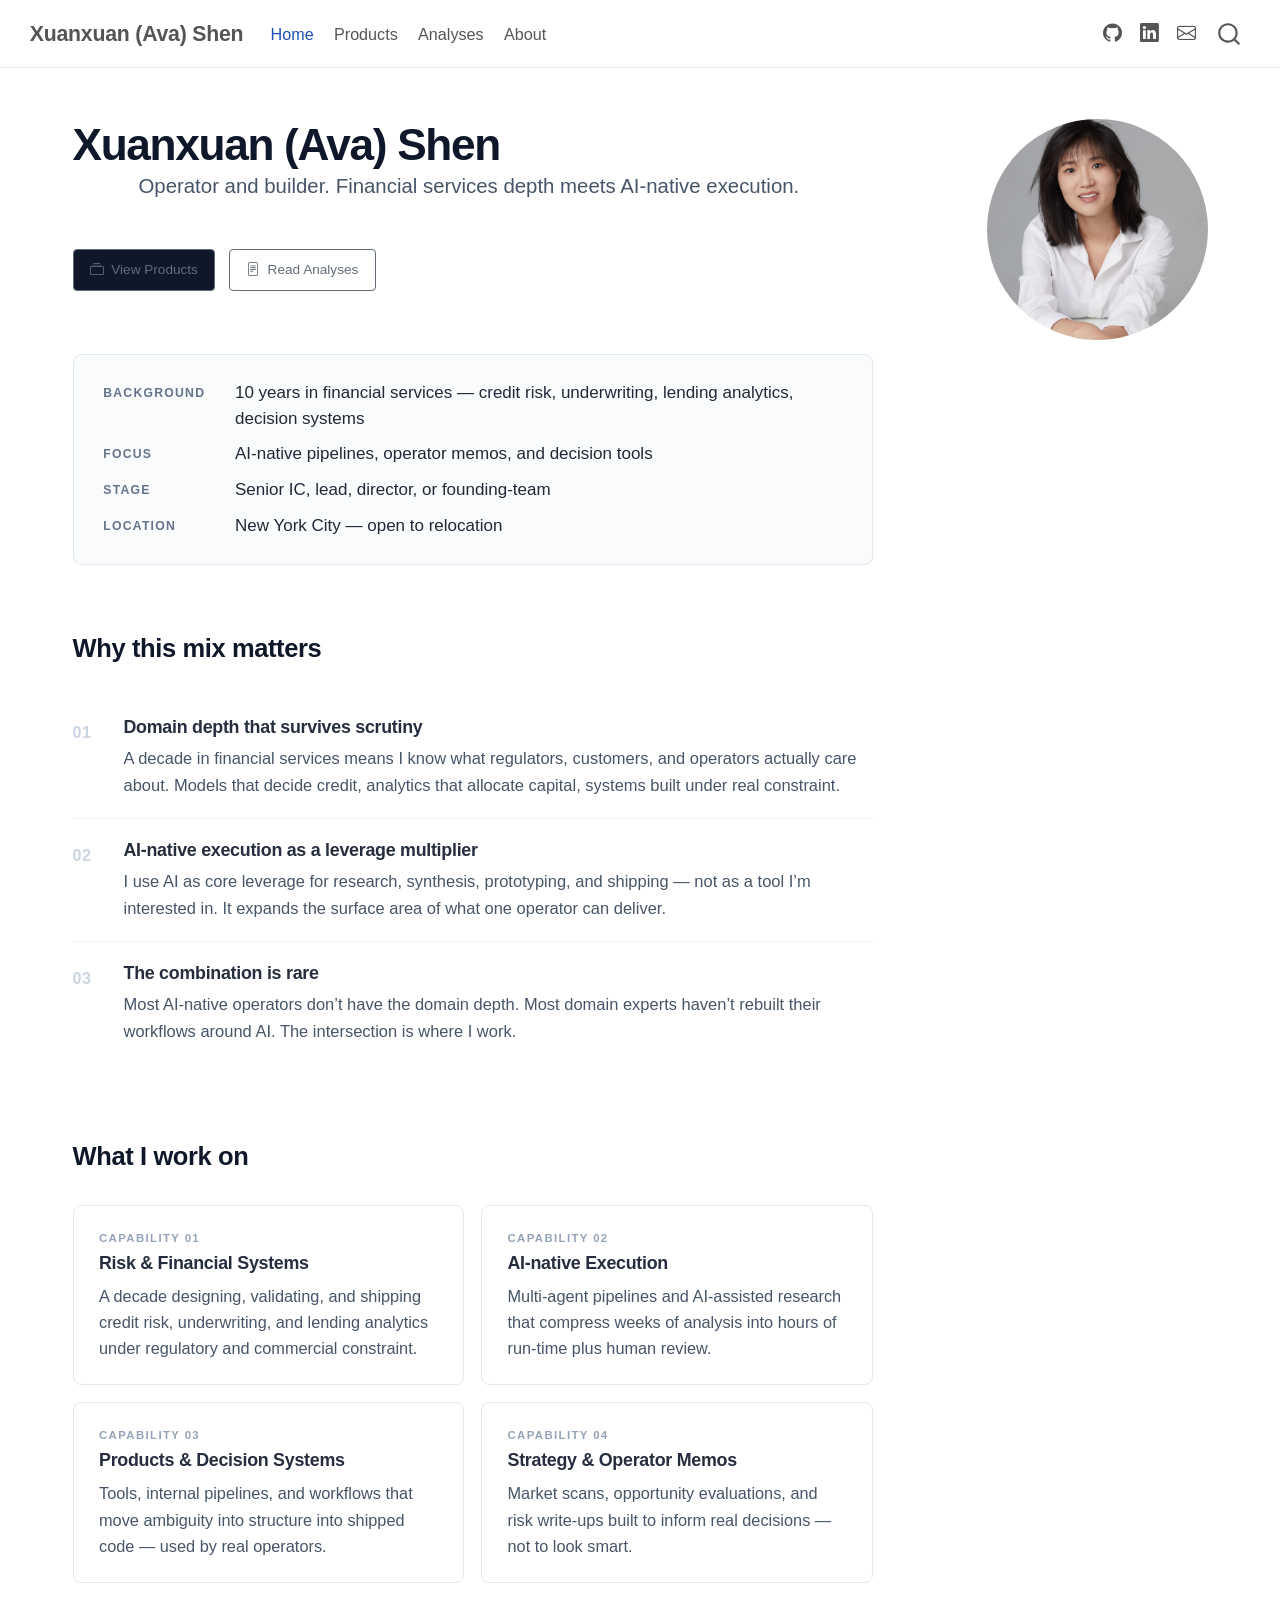
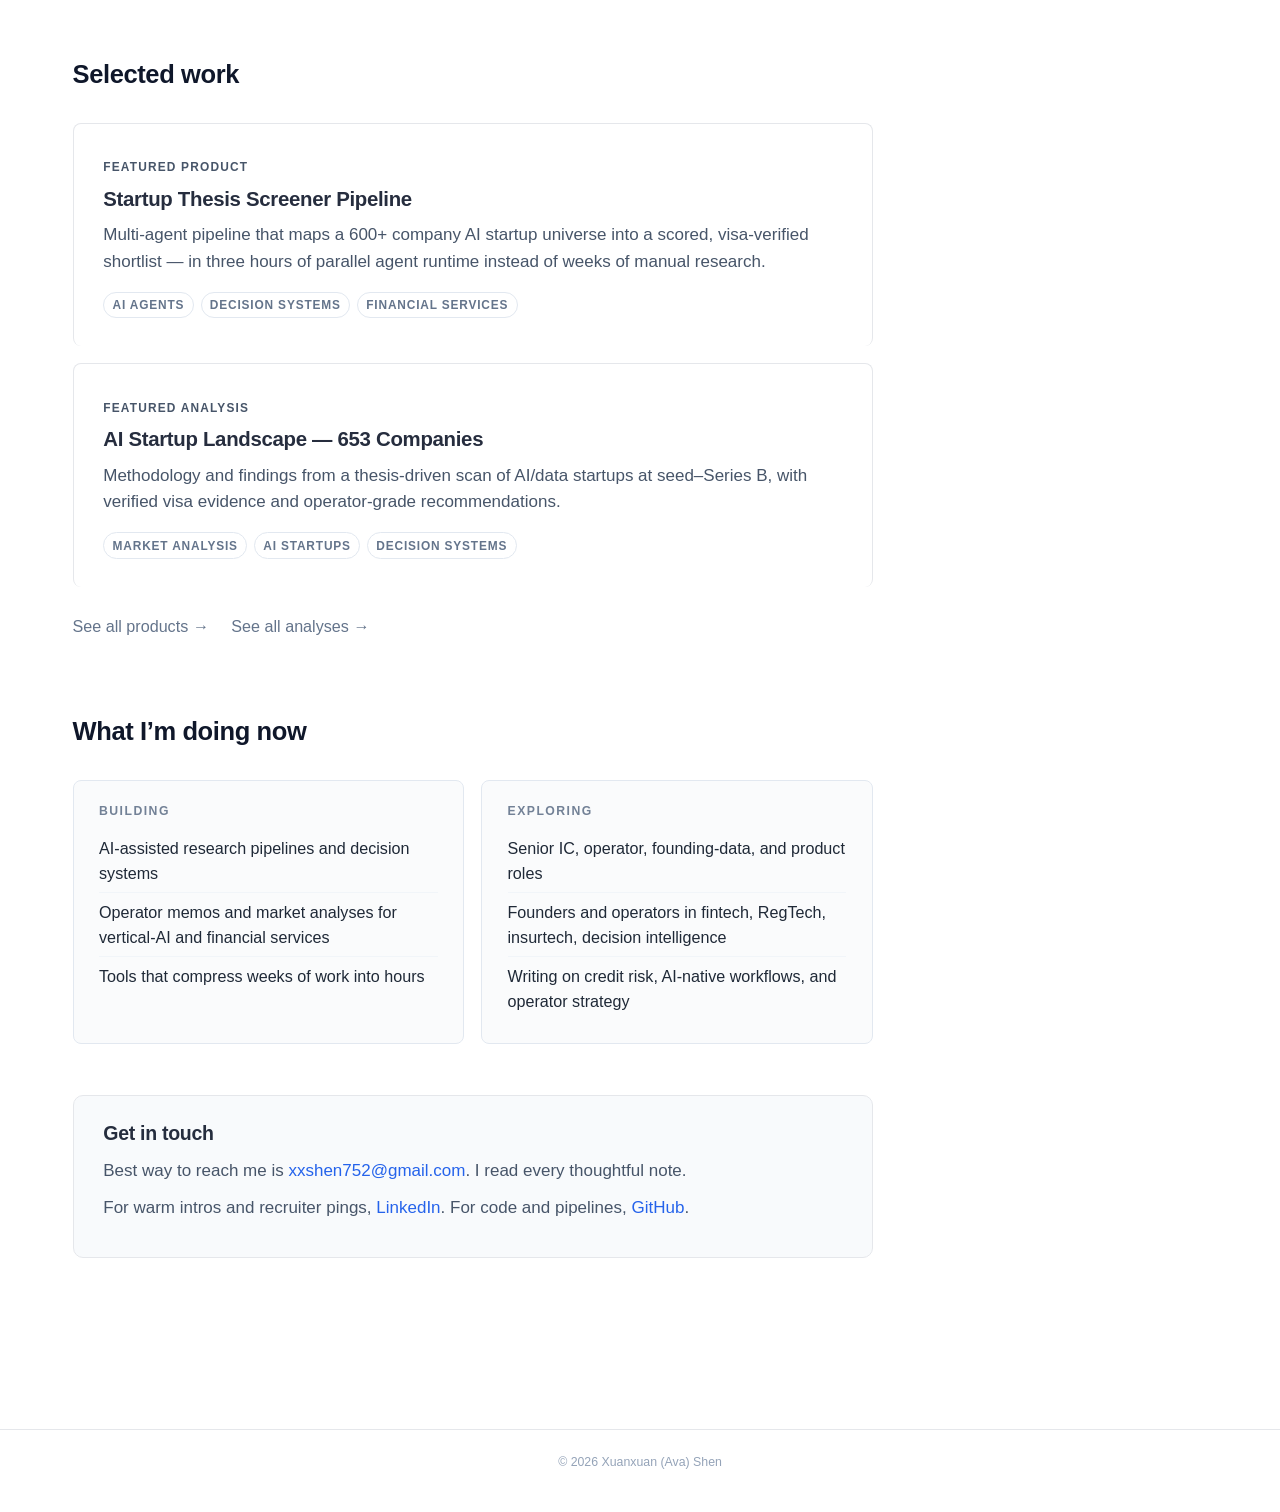
==== index.html @ 425cc6d5 "Built site for gh-pages" ====
<!DOCTYPE html>
<html xmlns="http://www.w3.org/1999/xhtml" lang="en" xml:lang="en"><head>

<meta charset="utf-8">
<meta name="generator" content="quarto-1.9.37">

<meta name="viewport" content="width=device-width, initial-scale=1.0, user-scalable=yes">


<title>Xuanxuan (Ava) Shen</title>
<style>
/* Default styles provided by pandoc.
** See https://pandoc.org/MANUAL.html#variables-for-html for config info.
*/
code{white-space: pre-wrap;}
span.smallcaps{font-variant: small-caps;}
div.columns{display: flex; gap: min(4vw, 1.5em);}
div.column{flex: auto; overflow-x: auto;}
div.hanging-indent{margin-left: 1.5em; text-indent: -1.5em;}
ul.task-list{list-style: none;}
ul.task-list li input[type="checkbox"] {
  width: 0.8em;
  margin: 0 0.8em 0.2em -1em; /* quarto-specific, see https://github.com/quarto-dev/quarto-cli/issues/4556 */ 
  vertical-align: middle;
}
</style>


<script src="site_libs/quarto-nav/quarto-nav.js"></script>
<script src="site_libs/quarto-nav/headroom.min.js"></script>
<script src="site_libs/clipboard/clipboard.min.js"></script>
<script src="site_libs/quarto-search/autocomplete.umd.js"></script>
<script src="site_libs/quarto-search/fuse.min.js"></script>
<script src="site_libs/quarto-search/quarto-search.js"></script>
<meta name="quarto:offset" content="./">
<script src="site_libs/quarto-html/quarto.js" type="module"></script>
<script src="site_libs/quarto-html/tabsets/tabsets.js" type="module"></script>
<script src="site_libs/quarto-html/popper.min.js"></script>
<script src="site_libs/quarto-html/tippy.umd.min.js"></script>
<link href="site_libs/quarto-html/tippy.css" rel="stylesheet">
<link href="site_libs/quarto-html/quarto-syntax-highlighting-7f8f88aac4f3542376d5c11b86a4c14d.css" rel="stylesheet" id="quarto-text-highlighting-styles">
<script src="site_libs/bootstrap/bootstrap.min.js"></script>
<link href="site_libs/bootstrap/bootstrap-icons.css" rel="stylesheet">
<link href="site_libs/bootstrap/bootstrap-f06a00fcf47e943585fbd76a01b61172.min.css" rel="stylesheet" append-hash="true" id="quarto-bootstrap" data-mode="light">
<script id="quarto-search-options" type="application/json">{
  "location": "navbar",
  "copy-button": false,
  "collapse-after": 3,
  "panel-placement": "end",
  "type": "overlay",
  "limit": 50,
  "keyboard-shortcut": [
    "f",
    "/",
    "s"
  ],
  "show-item-context": false,
  "language": {
    "search-no-results-text": "No results",
    "search-matching-documents-text": "matching documents",
    "search-copy-link-title": "Copy link to search",
    "search-hide-matches-text": "Hide additional matches",
    "search-more-match-text": "more match in this document",
    "search-more-matches-text": "more matches in this document",
    "search-clear-button-title": "Clear",
    "search-text-placeholder": "",
    "search-detached-cancel-button-title": "Cancel",
    "search-submit-button-title": "Submit",
    "search-label": "Search"
  }
}</script>
<style>html{ scroll-behavior: smooth; }</style>


<link rel="stylesheet" href="styles.css">
</head>

<body class="nav-fixed quarto-light">

<div id="quarto-search-results"></div>
  <header id="quarto-header" class="headroom fixed-top">
    <nav class="navbar navbar-expand-lg " data-bs-theme="dark">
      <div class="navbar-container container-fluid">
      <div class="navbar-brand-container mx-auto">
    <a class="navbar-brand" href="./index.html">
    <span class="navbar-title">Xuanxuan (Ava) Shen</span>
    </a>
  </div>
            <div id="quarto-search" class="" title="Search"></div>
          <button class="navbar-toggler" type="button" data-bs-toggle="collapse" data-bs-target="#navbarCollapse" aria-controls="navbarCollapse" role="menu" aria-expanded="false" aria-label="Toggle navigation" onclick="if (window.quartoToggleHeadroom) { window.quartoToggleHeadroom(); }">
  <span class="navbar-toggler-icon"></span>
</button>
          <div class="collapse navbar-collapse" id="navbarCollapse">
            <ul class="navbar-nav navbar-nav-scroll me-auto">
  <li class="nav-item">
    <a class="nav-link active" href="./index.html" aria-current="page"> 
<span class="menu-text">Home</span></a>
  </li>  
  <li class="nav-item">
    <a class="nav-link" href="./products/index.html"> 
<span class="menu-text">Products</span></a>
  </li>  
  <li class="nav-item">
    <a class="nav-link" href="./analyses/index.html"> 
<span class="menu-text">Analyses</span></a>
  </li>  
  <li class="nav-item">
    <a class="nav-link" href="./about.html"> 
<span class="menu-text">About</span></a>
  </li>  
</ul>
            <ul class="navbar-nav navbar-nav-scroll ms-auto">
  <li class="nav-item compact">
    <a class="nav-link" href="https://github.com/shenxuan752"> <i class="bi bi-github" role="img">
</i> 
<span class="menu-text"></span></a>
  </li>  
  <li class="nav-item compact">
    <a class="nav-link" href="https://www.linkedin.com/in/xuanxuan-shen-321a54128/"> <i class="bi bi-linkedin" role="img">
</i> 
<span class="menu-text"></span></a>
  </li>  
  <li class="nav-item compact">
    <a class="nav-link" href="mailto:xxshen752@gmail.com"> <i class="bi bi-envelope" role="img">
</i> 
<span class="menu-text"></span></a>
  </li>  
</ul>
          </div> <!-- /navcollapse -->
            <div class="quarto-navbar-tools">
</div>
      </div> <!-- /container-fluid -->
    </nav>
</header>
<!-- content -->
<div id="quarto-content" class="quarto-container page-columns page-rows-contents page-layout-full page-navbar">
<!-- sidebar -->
<!-- margin-sidebar -->
    
<!-- main -->
<div class="quarto-about-solana column-page">
  <div class="about-entity">
    <div class="entity-contents">
      <header id="title-block-header" class="quarto-title-block default">
<div class="quarto-title">
<h1 class="title">Xuanxuan (Ava) Shen</h1>
<p class="subtitle lead">Operator and builder. Financial services depth meets AI-native execution.</p>
</div>
<div class="quarto-title-meta column-page">
  </div>
</header> <div class="about-links">
  <a href="/products/" class="about-link" rel="" target="">
    <i class="bi bi-collection"></i>
     <span class="about-link-text">View Products</span>
  </a>
  <a href="/analyses/" class="about-link" rel="" target="">
    <i class="bi bi-file-text"></i>
     <span class="about-link-text">Read Analyses</span>
  </a>
</div>
      <div class="about-contents"><main class="content column-page" id="quarto-document-content">
<dl class="credentials-block">
<dt>
Background
</dt>
<dd>
10 years in financial services — credit risk, underwriting, lending analytics, decision systems
</dd>
<dt>
Focus
</dt>
<dd>
AI-native pipelines, operator memos, and decision tools
</dd>
<dt>
Stage
</dt>
<dd>
Senior IC, lead, director, or founding-team
</dd>
<dt>
Location
</dt>
<dd>
New York City — open to relocation
</dd>
</dl>
<section id="why-this-mix-matters" class="level2">
<h2 data-anchor-id="why-this-mix-matters">Why this mix matters</h2>
<div class="differentiator-row">
<div class="differentiator-item">
<div class="differentiator-number">
<p>01</p>
</div>
<section id="domain-depth-that-survives-scrutiny" class="level4 differentiator-content">
<h4 data-anchor-id="domain-depth-that-survives-scrutiny">Domain depth that survives scrutiny</h4>
<p>A decade in financial services means I know what regulators, customers, and operators actually care about. Models that decide credit, analytics that allocate capital, systems built under real constraint.</p>
</section>
</div>
<div class="differentiator-item">
<div class="differentiator-number">
<p>02</p>
</div>
<section id="ai-native-execution-as-a-leverage-multiplier" class="level4 differentiator-content">
<h4 data-anchor-id="ai-native-execution-as-a-leverage-multiplier">AI-native execution as a leverage multiplier</h4>
<p>I use AI as core leverage for research, synthesis, prototyping, and shipping — not as a tool I’m interested in. It expands the surface area of what one operator can deliver.</p>
</section>
</div>
<div class="differentiator-item">
<div class="differentiator-number">
<p>03</p>
</div>
<section id="the-combination-is-rare" class="level4 differentiator-content">
<h4 data-anchor-id="the-combination-is-rare">The combination is rare</h4>
<p>Most AI-native operators don’t have the domain depth. Most domain experts haven’t rebuilt their workflows around AI. The intersection is where I work.</p>
</section>
</div>
</div>
</section>
<section id="what-i-work-on" class="level2">
<h2 data-anchor-id="what-i-work-on">What I work on</h2>
<div class="capability-grid">
<div class="capability-card">
<p><span class="capability-label">Capability 01</span></p>
<section id="risk-financial-systems" class="level4">
<h4 data-anchor-id="risk-financial-systems">Risk &amp; Financial Systems</h4>
<p>A decade designing, validating, and shipping credit risk, underwriting, and lending analytics under regulatory and commercial constraint.</p>
</section>
</div>
<div class="capability-card">
<p><span class="capability-label">Capability 02</span></p>
<section id="ai-native-execution" class="level4">
<h4 data-anchor-id="ai-native-execution">AI-native Execution</h4>
<p>Multi-agent pipelines and AI-assisted research that compress weeks of analysis into hours of run-time plus human review.</p>
</section>
</div>
<div class="capability-card">
<p><span class="capability-label">Capability 03</span></p>
<section id="products-decision-systems" class="level4">
<h4 data-anchor-id="products-decision-systems">Products &amp; Decision Systems</h4>
<p>Tools, internal pipelines, and workflows that move ambiguity into structure into shipped code — used by real operators.</p>
</section>
</div>
<div class="capability-card">
<p><span class="capability-label">Capability 04</span></p>
<section id="strategy-operator-memos" class="level4">
<h4 data-anchor-id="strategy-operator-memos">Strategy &amp; Operator Memos</h4>
<p>Market scans, opportunity evaluations, and risk write-ups built to inform real decisions — not to look smart.</p>
</section>
</div>
</div>
</section>
<section id="selected-work" class="level2">
<h2 data-anchor-id="selected-work">Selected work</h2>
<div class="featured-work-grid">
<a href="products/startup-screener-pipeline.html" class="featured-work-card">
<span class="featured-tag">Featured Product</span>
<h4>Startup Thesis Screener Pipeline</h4>
<p>Multi-agent pipeline that maps a 600+ company AI startup universe into a scored, visa-verified shortlist — in three hours of parallel agent runtime instead of weeks of manual research.</p>
<div class="featured-tags"><span>AI Agents</span><span>Decision Systems</span><span>Financial Services</span></div>
</a>
<a href="analyses/ai-startup-landscape.html" class="featured-work-card">
<span class="featured-tag">Featured Analysis</span>
<h4>AI Startup Landscape — 653 Companies</h4>
<p>Methodology and findings from a thesis-driven scan of AI/data startups at seed–Series B, with verified visa evidence and operator-grade recommendations.</p>
<div class="featured-tags"><span>Market Analysis</span><span>AI Startups</span><span>Decision Systems</span></div>
</a>
</div>
<div class="see-all-row">
<p><a href="products/">See all products →</a> &nbsp;&nbsp;&nbsp; <a href="analyses/">See all analyses →</a></p>
</div>
</section>
<section id="what-im-doing-now" class="level2">
<h2 data-anchor-id="what-im-doing-now">What I’m doing now</h2>
<div class="now-grid">
<section id="building" class="level4 now-column">
<h4 data-anchor-id="building">Building</h4>
<ul>
<li>AI-assisted research pipelines and decision systems</li>
<li>Operator memos and market analyses for vertical-AI and financial services</li>
<li>Tools that compress weeks of work into hours</li>
</ul>
</section>
<section id="exploring" class="level4 now-column">
<h4 data-anchor-id="exploring">Exploring</h4>
<ul>
<li>Senior IC, operator, founding-data, and product roles</li>
<li>Founders and operators in fintech, RegTech, insurtech, decision intelligence</li>
<li>Writing on credit risk, AI-native workflows, and operator strategy</li>
</ul>
</section>
</div>
<section id="get-in-touch" class="level3 cta-block">
<h3 data-anchor-id="get-in-touch">Get in touch</h3>
<p>Best way to reach me is <strong><a href="mailto:xxshen752@gmail.com">xxshen752@gmail.com</a></strong>. I read every thoughtful note.</p>
<p>For warm intros and recruiter pings, <strong><a href="https://www.linkedin.com/in/xuanxuan-shen-321a54128/">LinkedIn</a></strong>. For code and pipelines, <strong><a href="https://github.com/shenxuan752">GitHub</a></strong>.</p>
</section>


</section>
</main></div>
    </div>
    <img src="profile.jpg" class="about-image
  round " style="height: 13em; width: 13em;">
  </div>
</div>
 <!-- /main -->
<script id="quarto-html-after-body" type="application/javascript">
  window.document.addEventListener("DOMContentLoaded", function (event) {
    const isCodeAnnotation = (el) => {
      for (const clz of el.classList) {
        if (clz.startsWith('code-annotation-')) {                     
          return true;
        }
      }
      return false;
    }
    const onCopySuccess = function(e) {
      // button target
      const button = e.trigger;
      // don't keep focus
      button.blur();
      // flash "checked"
      button.classList.add('code-copy-button-checked');
      var currentTitle = button.getAttribute("title");
      button.setAttribute("title", "Copied!");
      let tooltip;
      if (window.bootstrap) {
        button.setAttribute("data-bs-toggle", "tooltip");
        button.setAttribute("data-bs-placement", "left");
        button.setAttribute("data-bs-title", "Copied!");
        tooltip = new bootstrap.Tooltip(button, 
          { trigger: "manual", 
            customClass: "code-copy-button-tooltip",
            offset: [0, -8]});
        tooltip.show();    
      }
      setTimeout(function() {
        if (tooltip) {
          tooltip.hide();
          button.removeAttribute("data-bs-title");
          button.removeAttribute("data-bs-toggle");
          button.removeAttribute("data-bs-placement");
        }
        button.setAttribute("title", currentTitle);
        button.classList.remove('code-copy-button-checked');
      }, 1000);
      // clear code selection
      e.clearSelection();
    }
    const getTextToCopy = function(trigger) {
      const outerScaffold = trigger.parentElement.cloneNode(true);
      const codeEl = outerScaffold.querySelector('code');
      for (const childEl of codeEl.children) {
        if (isCodeAnnotation(childEl)) {
          childEl.remove();
        }
      }
      return codeEl.innerText;
    }
    const clipboard = new window.ClipboardJS('.code-copy-button:not([data-in-quarto-modal])', {
      text: getTextToCopy
    });
    clipboard.on('success', onCopySuccess);
    if (window.document.getElementById('quarto-embedded-source-code-modal')) {
      const clipboardModal = new window.ClipboardJS('.code-copy-button[data-in-quarto-modal]', {
        text: getTextToCopy,
        container: window.document.getElementById('quarto-embedded-source-code-modal')
      });
      clipboardModal.on('success', onCopySuccess);
    }
      var localhostRegex = new RegExp(/^(?:http|https):\/\/localhost\:?[0-9]*\//);
      var mailtoRegex = new RegExp(/^mailto:/);
        var filterRegex = new RegExp("https:\/\/shenxuan752\.github\.io\/");
      var isInternal = (href) => {
          return filterRegex.test(href) || localhostRegex.test(href) || mailtoRegex.test(href);
      }
      // Inspect non-navigation links and adorn them if external
     var links = window.document.querySelectorAll('a[href]:not(.nav-link):not(.navbar-brand):not(.toc-action):not(.sidebar-link):not(.sidebar-item-toggle):not(.pagination-link):not(.no-external):not([aria-hidden]):not(.dropdown-item):not(.quarto-navigation-tool):not(.about-link)');
      for (var i=0; i<links.length; i++) {
        const link = links[i];
        if (!isInternal(link.href)) {
          // undo the damage that might have been done by quarto-nav.js in the case of
          // links that we want to consider external
          if (link.dataset.originalHref !== undefined) {
            link.href = link.dataset.originalHref;
          }
        }
      }
    function tippyHover(el, contentFn, onTriggerFn, onUntriggerFn) {
      const config = {
        allowHTML: true,
        maxWidth: 500,
        delay: 100,
        arrow: false,
        appendTo: function(el) {
            return el.parentElement;
        },
        interactive: true,
        interactiveBorder: 10,
        theme: 'quarto',
        placement: 'bottom-start',
      };
      if (contentFn) {
        config.content = contentFn;
      }
      if (onTriggerFn) {
        config.onTrigger = onTriggerFn;
      }
      if (onUntriggerFn) {
        config.onUntrigger = onUntriggerFn;
      }
      window.tippy(el, config); 
    }
    const noterefs = window.document.querySelectorAll('a[role="doc-noteref"]');
    for (var i=0; i<noterefs.length; i++) {
      const ref = noterefs[i];
      tippyHover(ref, function() {
        // use id or data attribute instead here
        let href = ref.getAttribute('data-footnote-href') || ref.getAttribute('href');
        try { href = new URL(href).hash; } catch {}
        const id = href.replace(/^#\/?/, "");
        const note = window.document.getElementById(id);
        if (note) {
          return note.innerHTML;
        } else {
          return "";
        }
      });
    }
    const xrefs = window.document.querySelectorAll('a.quarto-xref');
    const processXRef = (id, note) => {
      // Strip column container classes
      const stripColumnClz = (el) => {
        el.classList.remove("page-full", "page-columns");
        if (el.children) {
          for (const child of el.children) {
            stripColumnClz(child);
          }
        }
      }
      stripColumnClz(note)
      if (id === null || id.startsWith('sec-')) {
        // Special case sections, only their first couple elements
        const container = document.createElement("div");
        if (note.children && note.children.length > 2) {
          container.appendChild(note.children[0].cloneNode(true));
          for (let i = 1; i < note.children.length; i++) {
            const child = note.children[i];
            if (child.tagName === "P" && child.innerText === "") {
              continue;
            } else {
              container.appendChild(child.cloneNode(true));
              break;
            }
          }
          if (window.Quarto?.typesetMath) {
            window.Quarto.typesetMath(container);
          }
          return container.innerHTML
        } else {
          if (window.Quarto?.typesetMath) {
            window.Quarto.typesetMath(note);
          }
          return note.innerHTML;
        }
      } else {
        // Remove any anchor links if they are present
        const anchorLink = note.querySelector('a.anchorjs-link');
        if (anchorLink) {
          anchorLink.remove();
        }
        if (window.Quarto?.typesetMath) {
          window.Quarto.typesetMath(note);
        }
        if (note.classList.contains("callout")) {
          return note.outerHTML;
        } else {
          return note.innerHTML;
        }
      }
    }
    for (var i=0; i<xrefs.length; i++) {
      const xref = xrefs[i];
      tippyHover(xref, undefined, function(instance) {
        instance.disable();
        let url = xref.getAttribute('href');
        let hash = undefined; 
        if (url.startsWith('#')) {
          hash = url;
        } else {
          try { hash = new URL(url).hash; } catch {}
        }
        if (hash) {
          const id = hash.replace(/^#\/?/, "");
          const note = window.document.getElementById(id);
          if (note !== null) {
            try {
              const html = processXRef(id, note.cloneNode(true));
              instance.setContent(html);
            } finally {
              instance.enable();
              instance.show();
            }
          } else {
            // See if we can fetch this
            fetch(url.split('#')[0])
            .then(res => res.text())
            .then(html => {
              const parser = new DOMParser();
              const htmlDoc = parser.parseFromString(html, "text/html");
              const note = htmlDoc.getElementById(id);
              if (note !== null) {
                const html = processXRef(id, note);
                instance.setContent(html);
              } 
            }).finally(() => {
              instance.enable();
              instance.show();
            });
          }
        } else {
          // See if we can fetch a full url (with no hash to target)
          // This is a special case and we should probably do some content thinning / targeting
          fetch(url)
          .then(res => res.text())
          .then(html => {
            const parser = new DOMParser();
            const htmlDoc = parser.parseFromString(html, "text/html");
            const note = htmlDoc.querySelector('main.content');
            if (note !== null) {
              // This should only happen for chapter cross references
              // (since there is no id in the URL)
              // remove the first header
              if (note.children.length > 0 && note.children[0].tagName === "HEADER") {
                note.children[0].remove();
              }
              const html = processXRef(null, note);
              instance.setContent(html);
            } 
          }).finally(() => {
            instance.enable();
            instance.show();
          });
        }
      }, function(instance) {
      });
    }
        let selectedAnnoteEl;
        const selectorForAnnotation = ( cell, annotation) => {
          let cellAttr = 'data-code-cell="' + cell + '"';
          let lineAttr = 'data-code-annotation="' +  annotation + '"';
          const selector = 'span[' + cellAttr + '][' + lineAttr + ']';
          return selector;
        }
        const selectCodeLines = (annoteEl) => {
          const doc = window.document;
          const targetCell = annoteEl.getAttribute("data-target-cell");
          const targetAnnotation = annoteEl.getAttribute("data-target-annotation");
          const annoteSpan = window.document.querySelector(selectorForAnnotation(targetCell, targetAnnotation));
          const lines = annoteSpan.getAttribute("data-code-lines").split(",");
          const lineIds = lines.map((line) => {
            return targetCell + "-" + line;
          })
          let top = null;
          let height = null;
          let parent = null;
          if (lineIds.length > 0) {
              //compute the position of the single el (top and bottom and make a div)
              const el = window.document.getElementById(lineIds[0]);
              top = el.offsetTop;
              height = el.offsetHeight;
              parent = el.parentElement.parentElement;
            if (lineIds.length > 1) {
              const lastEl = window.document.getElementById(lineIds[lineIds.length - 1]);
              const bottom = lastEl.offsetTop + lastEl.offsetHeight;
              height = bottom - top;
            }
            if (top !== null && height !== null && parent !== null) {
              // cook up a div (if necessary) and position it 
              let div = window.document.getElementById("code-annotation-line-highlight");
              if (div === null) {
                div = window.document.createElement("div");
                div.setAttribute("id", "code-annotation-line-highlight");
                div.style.position = 'absolute';
                parent.appendChild(div);
              }
              div.style.top = top - 2 + "px";
              div.style.height = height + 4 + "px";
              div.style.left = 0;
              let gutterDiv = window.document.getElementById("code-annotation-line-highlight-gutter");
              if (gutterDiv === null) {
                gutterDiv = window.document.createElement("div");
                gutterDiv.setAttribute("id", "code-annotation-line-highlight-gutter");
                gutterDiv.style.position = 'absolute';
                const codeCell = window.document.getElementById(targetCell);
                const gutter = codeCell.querySelector('.code-annotation-gutter');
                gutter.appendChild(gutterDiv);
              }
              gutterDiv.style.top = top - 2 + "px";
              gutterDiv.style.height = height + 4 + "px";
            }
            selectedAnnoteEl = annoteEl;
          }
        };
        const unselectCodeLines = () => {
          const elementsIds = ["code-annotation-line-highlight", "code-annotation-line-highlight-gutter"];
          elementsIds.forEach((elId) => {
            const div = window.document.getElementById(elId);
            if (div) {
              div.remove();
            }
          });
          selectedAnnoteEl = undefined;
        };
          // Handle positioning of the toggle
      window.addEventListener(
        "resize",
        throttle(() => {
          elRect = undefined;
          if (selectedAnnoteEl) {
            selectCodeLines(selectedAnnoteEl);
          }
        }, 10)
      );
      function throttle(fn, ms) {
      let throttle = false;
      let timer;
        return (...args) => {
          if(!throttle) { // first call gets through
              fn.apply(this, args);
              throttle = true;
          } else { // all the others get throttled
              if(timer) clearTimeout(timer); // cancel #2
              timer = setTimeout(() => {
                fn.apply(this, args);
                timer = throttle = false;
              }, ms);
          }
        };
      }
        // Attach click handler to the DT
        const annoteDls = window.document.querySelectorAll('dt[data-target-cell]');
        for (const annoteDlNode of annoteDls) {
          annoteDlNode.addEventListener('click', (event) => {
            const clickedEl = event.target;
            if (clickedEl !== selectedAnnoteEl) {
              unselectCodeLines();
              const activeEl = window.document.querySelector('dt[data-target-cell].code-annotation-active');
              if (activeEl) {
                activeEl.classList.remove('code-annotation-active');
              }
              selectCodeLines(clickedEl);
              clickedEl.classList.add('code-annotation-active');
            } else {
              // Unselect the line
              unselectCodeLines();
              clickedEl.classList.remove('code-annotation-active');
            }
          });
        }
    const findCites = (el) => {
      const parentEl = el.parentElement;
      if (parentEl) {
        const cites = parentEl.dataset.cites;
        if (cites) {
          return {
            el,
            cites: cites.split(' ')
          };
        } else {
          return findCites(el.parentElement)
        }
      } else {
        return undefined;
      }
    };
    var bibliorefs = window.document.querySelectorAll('a[role="doc-biblioref"]');
    for (var i=0; i<bibliorefs.length; i++) {
      const ref = bibliorefs[i];
      const citeInfo = findCites(ref);
      if (citeInfo) {
        tippyHover(citeInfo.el, function() {
          var popup = window.document.createElement('div');
          citeInfo.cites.forEach(function(cite) {
            var citeDiv = window.document.createElement('div');
            citeDiv.classList.add('hanging-indent');
            citeDiv.classList.add('csl-entry');
            var biblioDiv = window.document.getElementById('ref-' + cite);
            if (biblioDiv) {
              citeDiv.innerHTML = biblioDiv.innerHTML;
            }
            popup.appendChild(citeDiv);
          });
          return popup.innerHTML;
        });
      }
    }
  });
  </script>
</div> <!-- /content -->
<footer class="footer">
  <div class="nav-footer">
    <div class="nav-footer-left">
      &nbsp;
    </div>   
    <div class="nav-footer-center">
<p>© 2026 Xuanxuan (Ava) Shen</p>
</div>
    <div class="nav-footer-right">
      &nbsp;
    </div>
  </div>
</footer>




<script src="site_libs/quarto-html/zenscroll-min.js"></script>
</body></html>
---- site_libs/quarto-html/tippy.css ----
.tippy-box[data-animation=fade][data-state=hidden]{opacity:0}[data-tippy-root]{max-width:calc(100vw - 10px)}.tippy-box{position:relative;background-color:#333;color:#fff;border-radius:4px;font-size:14px;line-height:1.4;white-space:normal;outline:0;transition-property:transform,visibility,opacity}.tippy-box[data-placement^=top]>.tippy-arrow{bottom:0}.tippy-box[data-placement^=top]>.tippy-arrow:before{bottom:-7px;left:0;border-width:8px 8px 0;border-top-color:initial;transform-origin:center top}.tippy-box[data-placement^=bottom]>.tippy-arrow{top:0}.tippy-box[data-placement^=bottom]>.tippy-arrow:before{top:-7px;left:0;border-width:0 8px 8px;border-bottom-color:initial;transform-origin:center bottom}.tippy-box[data-placement^=left]>.tippy-arrow{right:0}.tippy-box[data-placement^=left]>.tippy-arrow:before{border-width:8px 0 8px 8px;border-left-color:initial;right:-7px;transform-origin:center left}.tippy-box[data-placement^=right]>.tippy-arrow{left:0}.tippy-box[data-placement^=right]>.tippy-arrow:before{left:-7px;border-width:8px 8px 8px 0;border-right-color:initial;transform-origin:center right}.tippy-box[data-inertia][data-state=visible]{transition-timing-function:cubic-bezier(.54,1.5,.38,1.11)}.tippy-arrow{width:16px;height:16px;color:#333}.tippy-arrow:before{content:"";position:absolute;border-color:transparent;border-style:solid}.tippy-content{position:relative;padding:5px 9px;z-index:1}
---- site_libs/quarto-html/quarto-syntax-highlighting-7f8f88aac4f3542376d5c11b86a4c14d.css ----
/* quarto syntax highlight colors */
:root {
  --quarto-hl-ot-color: #003B4F;
  --quarto-hl-at-color: #657422;
  --quarto-hl-ss-color: #20794D;
  --quarto-hl-an-color: #5E5E5E;
  --quarto-hl-fu-color: #4758AB;
  --quarto-hl-st-color: #20794D;
  --quarto-hl-cf-color: #003B4F;
  --quarto-hl-op-color: #5E5E5E;
  --quarto-hl-er-color: #AD0000;
  --quarto-hl-bn-color: #AD0000;
  --quarto-hl-al-color: #AD0000;
  --quarto-hl-va-color: #111111;
  --quarto-hl-bu-color: inherit;
  --quarto-hl-ex-color: inherit;
  --quarto-hl-pp-color: #AD0000;
  --quarto-hl-in-color: #5E5E5E;
  --quarto-hl-vs-color: #20794D;
  --quarto-hl-wa-color: #5E5E5E;
  --quarto-hl-do-color: #5E5E5E;
  --quarto-hl-im-color: #00769E;
  --quarto-hl-ch-color: #20794D;
  --quarto-hl-dt-color: #AD0000;
  --quarto-hl-fl-color: #AD0000;
  --quarto-hl-co-color: #5E5E5E;
  --quarto-hl-cv-color: #5E5E5E;
  --quarto-hl-cn-color: #8f5902;
  --quarto-hl-sc-color: #5E5E5E;
  --quarto-hl-dv-color: #AD0000;
  --quarto-hl-kw-color: #003B4F;
}

/* other quarto variables */
:root {
  --quarto-font-monospace: SFMono-Regular, Menlo, Monaco, Consolas, "Liberation Mono", "Courier New", monospace;
}

/* syntax highlight based on Pandoc's rules */
pre > code.sourceCode > span {
  color: #003B4F;
}

code.sourceCode > span {
  color: #003B4F;
}

div.sourceCode,
div.sourceCode pre.sourceCode {
  color: #003B4F;
}

/* Normal */
code span {
  color: #003B4F;
}

/* Alert */
code span.al {
  color: #AD0000;
  font-style: inherit;
}

/* Annotation */
code span.an {
  color: #5E5E5E;
  font-style: inherit;
}

/* Attribute */
code span.at {
  color: #657422;
  font-style: inherit;
}

/* BaseN */
code span.bn {
  color: #AD0000;
  font-style: inherit;
}

/* BuiltIn */
code span.bu {
  font-style: inherit;
}

/* ControlFlow */
code span.cf {
  color: #003B4F;
  font-weight: bold;
  font-style: inherit;
}

/* Char */
code span.ch {
  color: #20794D;
  font-style: inherit;
}

/* Constant */
code span.cn {
  color: #8f5902;
  font-style: inherit;
}

/* Comment */
code span.co {
  color: #5E5E5E;
  font-style: inherit;
}

/* CommentVar */
code span.cv {
  color: #5E5E5E;
  font-style: italic;
}

/* Documentation */
code span.do {
  color: #5E5E5E;
  font-style: italic;
}

/* DataType */
code span.dt {
  color: #AD0000;
  font-style: inherit;
}

/* DecVal */
code span.dv {
  color: #AD0000;
  font-style: inherit;
}

/* Error */
code span.er {
  color: #AD0000;
  font-style: inherit;
}

/* Extension */
code span.ex {
  font-style: inherit;
}

/* Float */
code span.fl {
  color: #AD0000;
  font-style: inherit;
}

/* Function */
code span.fu {
  color: #4758AB;
  font-style: inherit;
}

/* Import */
code span.im {
  color: #00769E;
  font-style: inherit;
}

/* Information */
code span.in {
  color: #5E5E5E;
  font-style: inherit;
}

/* Keyword */
code span.kw {
  color: #003B4F;
  font-weight: bold;
  font-style: inherit;
}

/* Operator */
code span.op {
  color: #5E5E5E;
  font-style: inherit;
}

/* Other */
code span.ot {
  color: #003B4F;
  font-style: inherit;
}

/* Preprocessor */
code span.pp {
  color: #AD0000;
  font-style: inherit;
}

/* SpecialChar */
code span.sc {
  color: #5E5E5E;
  font-style: inherit;
}

/* SpecialString */
code span.ss {
  color: #20794D;
  font-style: inherit;
}

/* String */
code span.st {
  color: #20794D;
  font-style: inherit;
}

/* Variable */
code span.va {
  color: #111111;
  font-style: inherit;
}

/* VerbatimString */
code span.vs {
  color: #20794D;
  font-style: inherit;
}

/* Warning */
code span.wa {
  color: #5E5E5E;
  font-style: italic;
}

.prevent-inlining {
  content: "</";
}

/*# sourceMappingURL=789ad8cd35626ba772517505b42a116e.css.map */
---- styles.css ----
/* ============================================================
   Custom styles — Xuanxuan (Ava) Shen portfolio
   Built on Quarto cosmo theme. Static-only. Minimal, editorial.
   ============================================================ */

/* === Typography === */
body {
  font-family: -apple-system, BlinkMacSystemFont, "Segoe UI",
               Roboto, Helvetica, Arial, sans-serif;
  line-height: 1.7;
  color: #1f2937;
  font-size: 17px;
}

h1, h2, h3, h4, h5 {
  font-weight: 600;
  letter-spacing: -0.015em;
  color: #0f172a;
}

h1 {
  font-weight: 700;
  letter-spacing: -0.025em;
}

h2 {
  margin-top: 3em;
  margin-bottom: 1em;
  font-size: 1.5em;
  padding-bottom: 0.3em;
  border-bottom: 1px solid #f1f5f9;
}

h3 {
  margin-top: 1.75em;
  font-size: 1.2em;
}

h4 {
  font-size: 1.05em;
  margin-bottom: 0.5em;
}

p {
  margin-bottom: 1em;
}

/* === Readable content width === */
main.content,
#quarto-document-content {
  max-width: 800px;
}

/* === Links === */
a {
  color: #2563eb;
  text-decoration: none;
  border-bottom: 1px solid transparent;
  transition: border-color 0.15s ease, color 0.15s ease;
}

a:hover {
  border-bottom-color: #2563eb;
  color: #1d4ed8;
}

a.navbar-brand,
a.nav-link,
a.featured-work-card,
.quarto-listing-default .listing-item a {
  border-bottom: none;
}

/* === Navbar === */
.navbar {
  border-bottom: 1px solid #e5e7eb;
  background-color: #ffffff !important;
  padding-top: 0.55em;
  padding-bottom: 0.55em;
}

.navbar-brand {
  font-weight: 600;
  letter-spacing: -0.01em;
}

.nav-link {
  font-weight: 500;
  font-size: 0.95em;
}

/* === Hero section (about template) === */
.quarto-about-solana .about-entity h1.title,
.about-entity .about-entity-titles h1 {
  font-size: 2.6em;
  margin-bottom: 0.3em;
  font-weight: 700;
  letter-spacing: -0.03em;
}

.quarto-about-solana .about-entity p.subtitle,
.about-entity .about-entity-titles p.subtitle {
  font-size: 1.2em;
  line-height: 1.5;
  color: #475569;
  max-width: 34em;
  margin: 0 auto 1.5em;
  font-weight: 400;
}

/* === Hero CTA buttons (Quarto about.links) === */
.about-link {
  display: inline-flex !important;
  align-items: center;
  gap: 0.4em;
  padding: 0.6em 1.2em !important;
  border-radius: 6px;
  font-weight: 500;
  font-size: 0.95em;
  transition: all 0.15s ease;
  border-bottom: none;
}

.about-link:first-of-type {
  background: #0f172a;
  color: #ffffff;
  border: 1px solid #0f172a;
}

.about-link:first-of-type:hover {
  background: #1e293b;
  color: #ffffff;
  border-color: #1e293b;
  border-bottom: none;
}

.about-link:not(:first-of-type) {
  background: #ffffff;
  color: #374151;
  border: 1px solid #d1d5db;
}

.about-link:not(:first-of-type):hover {
  background: #f9fafb;
  color: #111827;
  border-color: #9ca3af;
  border-bottom: none;
}

/* ============================================================
   Credentials block (replaces background snapshot)
   ============================================================ */
.credentials-block {
  display: grid;
  grid-template-columns: max-content 1fr;
  gap: 0.6em 1.75em;
  margin: 2.5em 0 4em;
  padding: 1.5em 1.75em;
  border: 1px solid #e2e8f0;
  border-radius: 8px;
  background: #fafbfc;
}

.credentials-block dt {
  font-size: 0.72em;
  font-weight: 700;
  text-transform: uppercase;
  letter-spacing: 0.1em;
  color: #64748b;
  padding-top: 0.25em;
  margin: 0;
}

.credentials-block dd {
  margin: 0;
  color: #1f2937;
  font-size: 1em;
  line-height: 1.5;
}

/* === About meta line === */
.about-meta {
  color: #64748b;
  font-size: 0.95em;
  margin-bottom: 2em;
}

/* ============================================================
   Why this mix matters — differentiator section
   ============================================================ */
.differentiator-row {
  display: grid;
  grid-template-columns: 1fr;
  gap: 0;
  margin: 1.5em 0 2em;
}

.differentiator-item {
  display: grid;
  grid-template-columns: 3em 1fr;
  gap: 0;
  align-items: start;
  padding: 1.2em 0;
  border-bottom: 1px solid #f1f5f9;
}

.differentiator-item:last-child {
  border-bottom: none;
}

.differentiator-number {
  font-size: 0.95em;
  font-weight: 700;
  color: #cbd5e1;
  letter-spacing: 0.04em;
  font-variant-numeric: tabular-nums;
  padding-top: 0.15em;
}

.differentiator-content h4 {
  margin: 0 0 0.4em;
  font-size: 1.05em;
  color: #0f172a;
  font-weight: 600;
}

.differentiator-content p {
  margin: 0;
  color: #475569;
  line-height: 1.6;
  font-size: 0.97em;
}

/* ============================================================
   Capability cards (Home: What I work on)
   ============================================================ */
.capability-grid {
  display: grid;
  grid-template-columns: repeat(2, 1fr);
  gap: 1em;
  margin: 1.5em 0 2em;
}

.capability-card {
  border: 1px solid #e5e7eb;
  border-radius: 8px;
  padding: 1.35em 1.5em;
  background: #ffffff;
  transition: border-color 0.15s ease, box-shadow 0.15s ease;
}

.capability-card:hover {
  border-color: #cbd5e1;
  box-shadow: 0 2px 8px rgba(15, 23, 42, 0.04);
}

.capability-label {
  display: block;
  font-size: 0.7em;
  font-weight: 700;
  text-transform: uppercase;
  letter-spacing: 0.12em;
  color: #94a3b8;
  margin-bottom: 0.5em;
}

.capability-card h4 {
  margin-top: 0;
  margin-bottom: 0.5em;
  font-size: 1.05em;
  font-weight: 600;
  color: #0f172a;
}

.capability-card p {
  margin: 0;
  color: #475569;
  font-size: 0.96em;
  line-height: 1.6;
}

/* ============================================================
   Featured work — stacked single-column for fewer/larger cards
   ============================================================ */
.featured-work-grid {
  display: flex;
  flex-direction: column;
  gap: 1em;
  margin: 1.5em 0 1.5em;
}

.featured-work-card {
  display: block;
  border: 1px solid #e5e7eb;
  border-radius: 8px;
  padding: 1.65em 1.75em;
  background: #ffffff;
  transition: border-color 0.15s ease, box-shadow 0.15s ease,
              transform 0.15s ease;
  color: inherit;
  text-decoration: none;
  border-bottom: 1px solid #e5e7eb;
}

.featured-work-card:hover {
  border-color: #3b82f6;
  box-shadow: 0 4px 14px rgba(15, 23, 42, 0.06);
  transform: translateY(-1px);
  color: inherit;
  border-bottom-color: #3b82f6;
}

.featured-work-card .featured-tag {
  display: inline-block;
  font-size: 0.7em;
  font-weight: 700;
  text-transform: uppercase;
  letter-spacing: 0.1em;
  color: #475569;
  margin-bottom: 0.7em;
}

.featured-work-card h4 {
  margin: 0 0 0.5em;
  font-size: 1.2em;
  font-weight: 600;
  color: #0f172a;
  line-height: 1.3;
}

.featured-work-card p {
  margin: 0 0 1em;
  font-size: 1em;
  color: #475569;
  line-height: 1.55;
}

.featured-work-card .featured-tags {
  display: flex;
  gap: 0.4em;
  flex-wrap: wrap;
}

.featured-work-card .featured-tags span {
  background: transparent;
  border: 1px solid #e2e8f0;
  font-size: 0.7em;
  font-weight: 600;
  text-transform: uppercase;
  letter-spacing: 0.07em;
  color: #64748b;
  padding: 0.18em 0.7em;
  border-radius: 999px;
}

/* See-all row (under selected work) */
.see-all-row {
  margin: 0.5em 0 1em;
  font-size: 0.95em;
}

.see-all-row a {
  color: #64748b;
  font-weight: 500;
  border-bottom: none;
}

.see-all-row a:hover {
  color: #0f172a;
  border-bottom: 1px solid #0f172a;
}

/* ============================================================
   "What I'm doing now" — Building / Exploring two-column
   ============================================================ */
.now-grid {
  display: grid;
  grid-template-columns: repeat(2, 1fr);
  gap: 1em;
  margin: 1.5em 0 2em;
}

.now-column {
  padding: 1.35em 1.5em;
  border: 1px solid #e2e8f0;
  border-radius: 8px;
  background: #fafbfc;
}

.now-column h4 {
  margin: 0 0 0.85em;
  font-size: 0.72em;
  font-weight: 700;
  text-transform: uppercase;
  letter-spacing: 0.12em;
  color: #64748b;
}

.now-column ul {
  list-style: none;
  padding: 0;
  margin: 0;
}

.now-column ul li {
  padding: 0.4em 0;
  color: #1f2937;
  font-size: 0.95em;
  line-height: 1.55;
}

.now-column ul li:not(:last-child) {
  border-bottom: 1px solid #f1f5f9;
}

/* ============================================================
   Pull quote — About page thesis statement
   ============================================================ */
.pull-quote {
  font-size: 1.4em;
  line-height: 1.45;
  font-weight: 500;
  color: #0f172a;
  border-left: 3px solid #0f172a;
  padding: 0.45em 0 0.45em 1.4em;
  margin: 3em 0;
  letter-spacing: -0.015em;
}

/* ============================================================
   Principles list — About: How I work
   ============================================================ */
.principles-list {
  list-style: none;
  padding: 0;
  counter-reset: principle;
  margin: 1em 0 2em;
}

.principles-list li {
  position: relative;
  padding-left: 3em;
  margin-bottom: 1.4em;
  counter-increment: principle;
  color: #1f2937;
  line-height: 1.65;
}

.principles-list li::before {
  content: counter(principle, decimal-leading-zero);
  position: absolute;
  left: 0;
  top: 0.15em;
  font-size: 0.85em;
  font-weight: 700;
  color: #cbd5e1;
  letter-spacing: 0.05em;
}

.principles-list li strong {
  color: #0f172a;
}

/* ============================================================
   CTA block (Home + About: Get in touch)
   ============================================================ */
.cta-block {
  background: #f8fafc;
  border: 1px solid #e5e7eb;
  border-radius: 10px;
  padding: 1.5em 1.75em;
  margin: 3em 0 1em;
}

.cta-block h3 {
  margin-top: 0;
  margin-bottom: 0.6em;
  font-size: 1.15em;
}

.cta-block p,
.cta-block ul {
  margin-bottom: 0.5em;
  color: #475569;
}

.cta-block ul {
  padding-left: 1.2em;
}

.cta-block ul li {
  margin-bottom: 0.35em;
}

/* === Section intro (Products/Analyses pages) === */
.section-intro {
  font-size: 1.05em;
  line-height: 1.65;
  color: #475569;
  max-width: 36em;
  margin: 1em 0 2.5em;
}

.section-intro p {
  margin: 0;
}

/* === Section dividers === */
hr {
  border: none;
  border-top: 1px solid #e5e7eb;
  margin: 2.5em 0;
}

/* === Code blocks === */
pre.sourceCode {
  background: #f8fafc;
  border: 1px solid #e5e7eb;
  border-radius: 6px;
  padding: 1em;
}

code {
  background: #f1f5f9;
  padding: 0.1em 0.35em;
  border-radius: 3px;
  font-size: 0.92em;
  color: #0f172a;
}

/* === Tables === */
table {
  font-size: 0.95em;
  margin: 1em 0;
}

table th {
  background-color: #f9fafb;
  font-weight: 600;
}

table td, table th {
  padding: 0.55em 0.75em;
}

/* ============================================================
   Listing pages (Products / Analyses index)
   ============================================================ */

/* Hide thumbnail placeholders when no image is provided */
.quarto-listing .listing-item .listing-item-img,
.quarto-listing .listing-item .thumbnail-image,
.quarto-listing .listing-item .listing-item-img-placeholder,
.quarto-listing .listing-item img.thumbnail-image,
.quarto-listing-default .listing-item .listing-item-img,
.quarto-listing-default .listing-item img {
  display: none !important;
}

/* Force full-width content when thumbnails are hidden */
.quarto-listing-default .listing-item .listing-item-content,
.quarto-listing-default .listing-item > div:not(.listing-item-img) {
  flex: 1 1 100% !important;
  width: 100% !important;
  margin-left: 0 !important;
  padding-left: 0 !important;
}

.quarto-listing-default .listing-item {
  display: block !important;
  border: 1px solid #e5e7eb;
  border-radius: 8px;
  padding: 1.4em 1.6em;
  margin-bottom: 1em;
  transition: border-color 0.15s ease, box-shadow 0.15s ease,
              transform 0.15s ease;
  background: #ffffff;
}

.quarto-listing-default .listing-item:hover {
  border-color: #3b82f6;
  box-shadow: 0 4px 14px rgba(15, 23, 42, 0.06);
  transform: translateY(-1px);
}

.quarto-listing-default .listing-item .listing-title,
.quarto-listing-default .listing-item h3 {
  font-size: 1.15em;
  font-weight: 600;
  margin-bottom: 0.35em;
  border-bottom: none;
  margin-top: 0;
  padding: 0;
}

.quarto-listing-default .listing-item .listing-title a {
  color: #0f172a;
  border-bottom: none;
}

.quarto-listing-default .listing-item .listing-title a:hover {
  color: #2563eb;
}

.quarto-listing-default .listing-item .listing-subtitle {
  color: #475569;
  font-size: 0.98em;
  line-height: 1.55;
  margin-bottom: 0.7em;
}

.quarto-listing-default .listing-item .listing-date {
  color: #94a3b8;
  font-size: 0.78em;
  font-weight: 600;
  text-transform: uppercase;
  letter-spacing: 0.08em;
  display: block;
  margin-bottom: 0.4em;
}

.quarto-listing-default .listing-item .listing-categories {
  margin-top: 0.7em;
  display: flex;
  gap: 0.4em;
  flex-wrap: wrap;
}

/* Editorial tag treatment — bordered, uppercase, subtle */
.quarto-listing-default .listing-item .listing-categories .listing-category {
  background: transparent;
  border: 1px solid #e2e8f0;
  font-size: 0.7em;
  font-weight: 600;
  text-transform: uppercase;
  letter-spacing: 0.07em;
  color: #64748b;
  padding: 0.2em 0.7em;
  border-radius: 999px;
}

.quarto-listing-default .listing-item .listing-categories .listing-category:hover {
  border-color: #cbd5e1;
  color: #334155;
  background: transparent;
}

/* === Footer === */
.nav-footer {
  border-top: 1px solid #e5e7eb;
  color: #94a3b8;
  font-size: 0.88em;
  padding: 1.5em 0;
  margin-top: 4em;
}

/* === Mobile === */
@media (max-width: 768px) {
  body {
    font-size: 16px;
  }
  h1 {
    font-size: 1.85em;
  }
  .quarto-about-solana .about-entity h1.title {
    font-size: 2em;
  }
  .capability-grid,
  .now-grid {
    grid-template-columns: 1fr;
  }
  .credentials-block {
    grid-template-columns: 1fr;
    gap: 0.25em 0;
  }
  .credentials-block dt {
    margin-top: 0.6em;
  }
  .credentials-block dt:first-of-type {
    margin-top: 0;
  }
  main.content,
  #quarto-document-content {
    max-width: 100%;
    padding: 0 1em;
  }
}
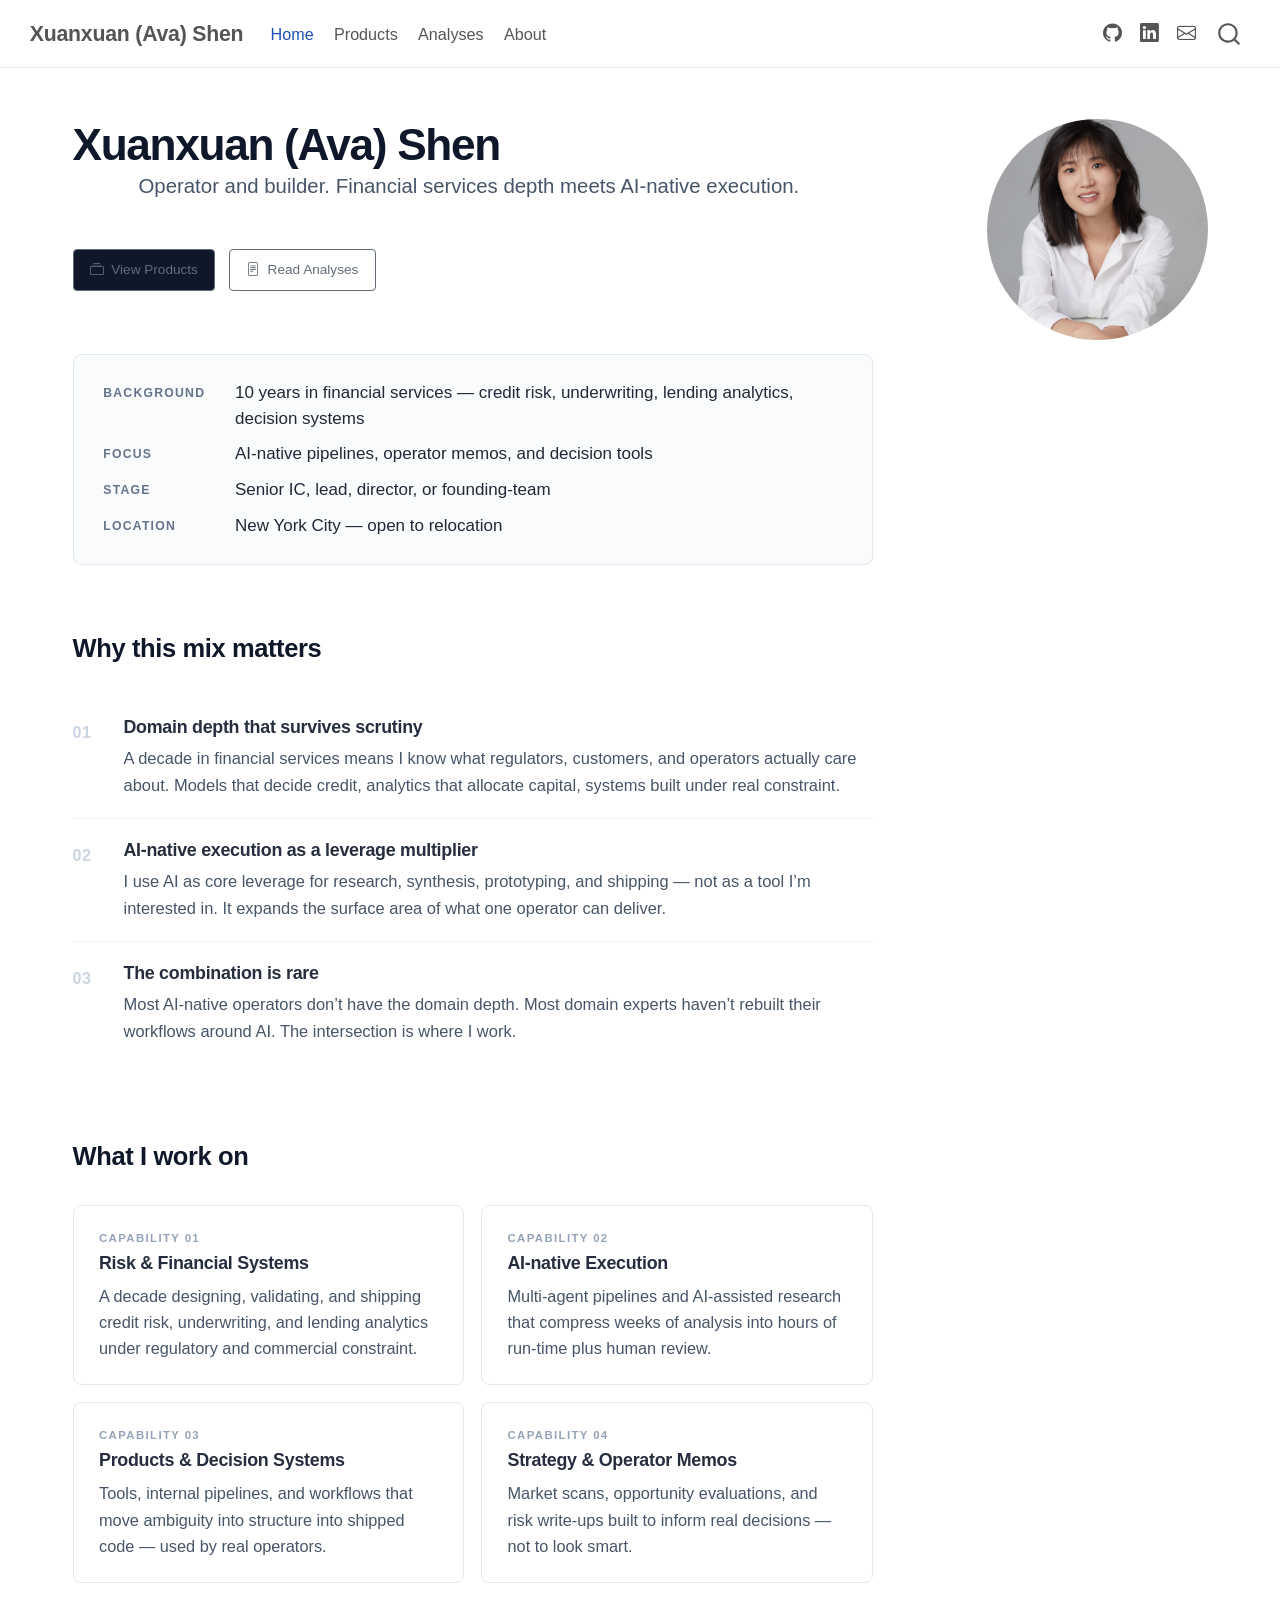
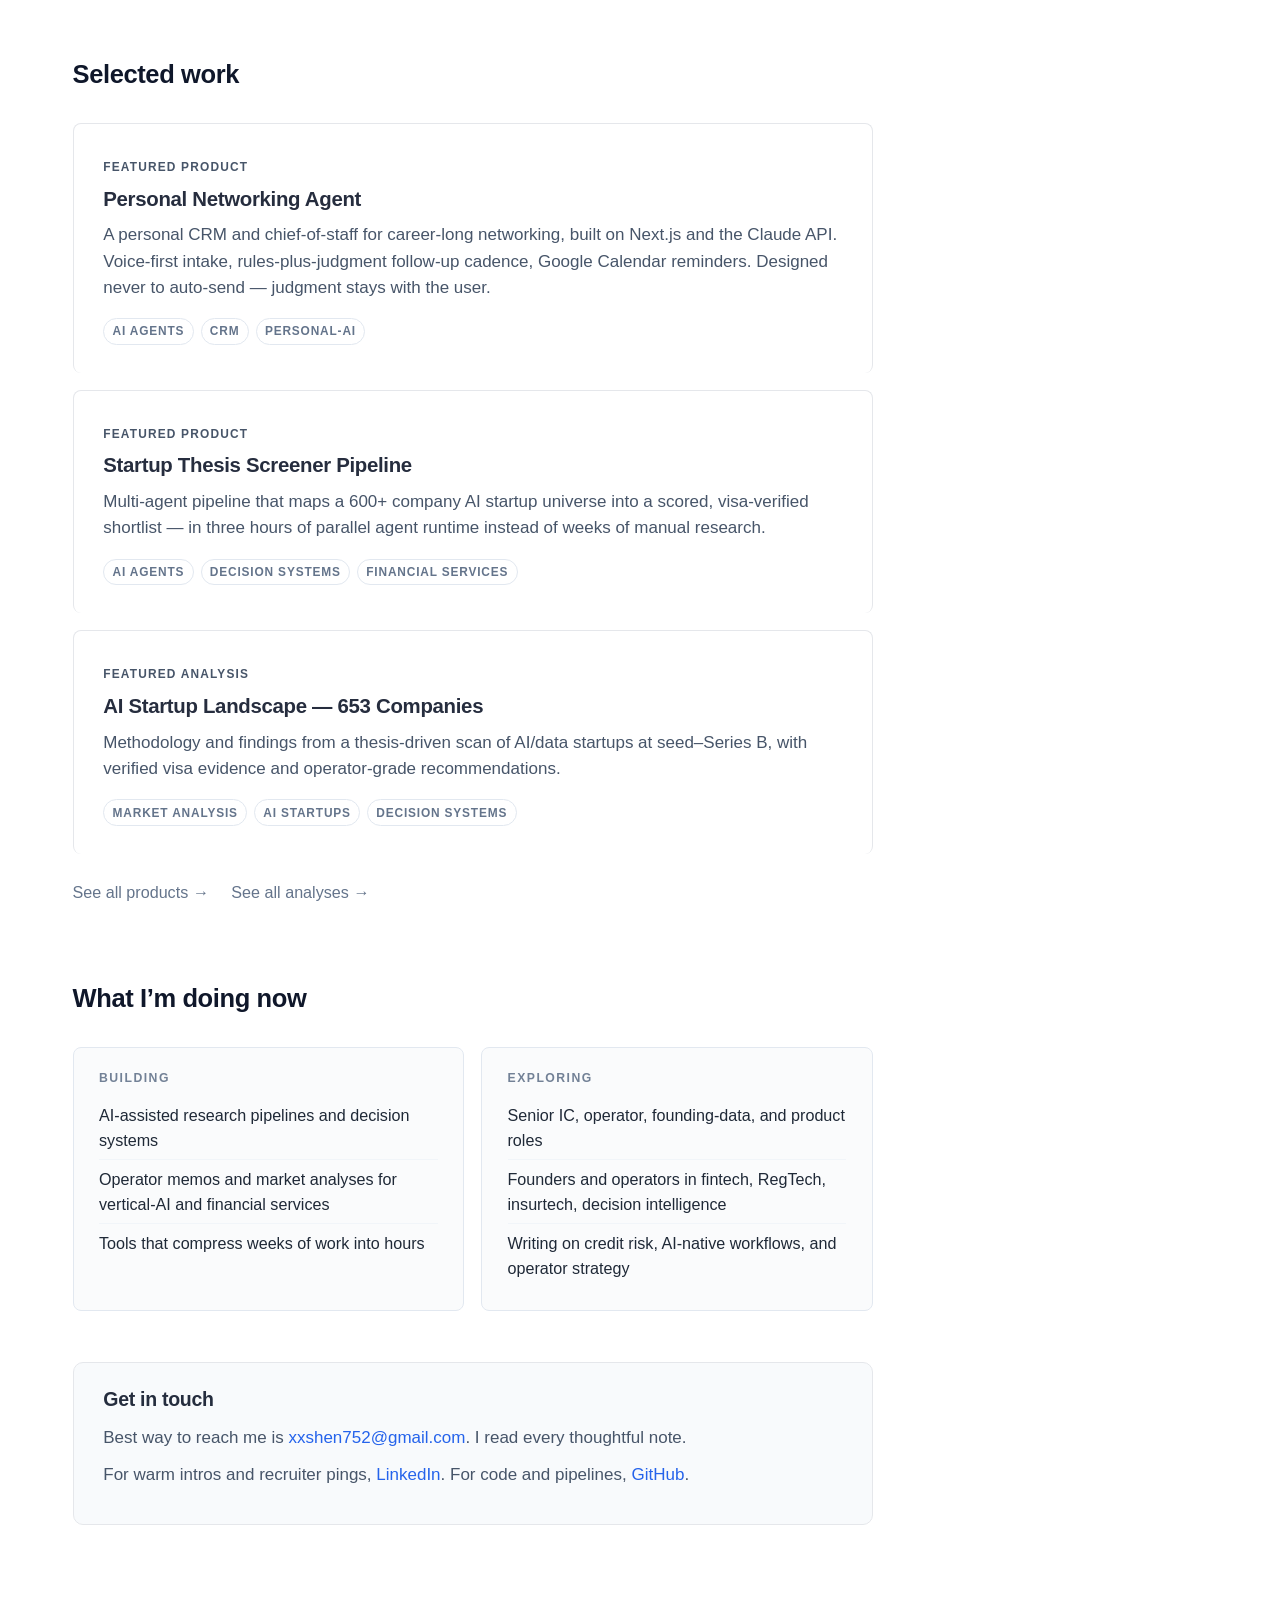
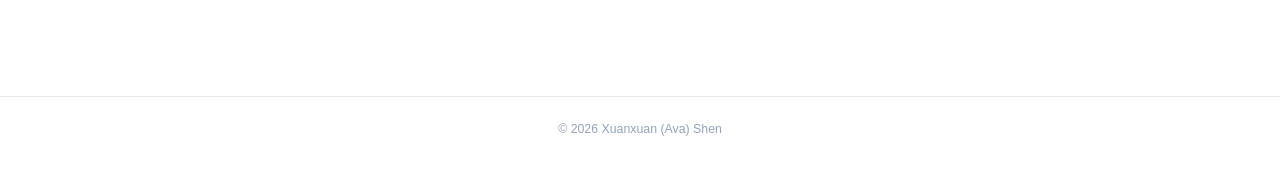
==== commit d9d32b01: "Built site for gh-pages" ====
--- a/index.html
+++ b/index.html
@@ -2,7 +2,7 @@
 <html xmlns="http://www.w3.org/1999/xhtml" lang="en" xml:lang="en"><head>
 
 <meta charset="utf-8">
-<meta name="generator" content="quarto-1.9.37">
+<meta name="generator" content="quarto-1.9.38">
 
 <meta name="viewport" content="width=device-width, initial-scale=1.0, user-scalable=yes">
 
@@ -38,10 +38,10 @@
 <script src="site_libs/quarto-html/popper.min.js"></script>
 <script src="site_libs/quarto-html/tippy.umd.min.js"></script>
 <link href="site_libs/quarto-html/tippy.css" rel="stylesheet">
-<link href="site_libs/quarto-html/quarto-syntax-highlighting-7f8f88aac4f3542376d5c11b86a4c14d.css" rel="stylesheet" id="quarto-text-highlighting-styles">
+<link href="site_libs/quarto-html/quarto-syntax-highlighting-15634bcf2e68342d4ad2dfa704d543f6.css" rel="stylesheet" id="quarto-text-highlighting-styles">
 <script src="site_libs/bootstrap/bootstrap.min.js"></script>
 <link href="site_libs/bootstrap/bootstrap-icons.css" rel="stylesheet">
-<link href="site_libs/bootstrap/bootstrap-f06a00fcf47e943585fbd76a01b61172.min.css" rel="stylesheet" append-hash="true" id="quarto-bootstrap" data-mode="light">
+<link href="site_libs/bootstrap/bootstrap-21dfb6f5b24708782b3851273225b992.min.css" rel="stylesheet" append-hash="true" id="quarto-bootstrap" data-mode="light">
 <script id="quarto-search-options" type="application/json">{
   "location": "navbar",
   "copy-button": false,
@@ -253,6 +253,12 @@
 <section id="selected-work" class="level2">
 <h2 data-anchor-id="selected-work">Selected work</h2>
 <div class="featured-work-grid">
+<a href="products/network-agent.html" class="featured-work-card">
+<span class="featured-tag">Featured Product</span>
+<h4>Personal Networking Agent</h4>
+<p>A personal CRM and chief-of-staff for career-long networking, built on Next.js and the Claude API. Voice-first intake, rules-plus-judgment follow-up cadence, Google Calendar reminders. Designed never to auto-send — judgment stays with the user.</p>
+<div class="featured-tags"><span>AI Agents</span><span>CRM</span><span>Personal-AI</span></div>
+</a>
 <a href="products/startup-screener-pipeline.html" class="featured-work-card">
 <span class="featured-tag">Featured Product</span>
 <h4>Startup Thesis Screener Pipeline</h4>
--- a/site_libs/quarto-html/quarto-syntax-highlighting-15634bcf2e68342d4ad2dfa704d543f6.css
+++ b/site_libs/quarto-html/quarto-syntax-highlighting-15634bcf2e68342d4ad2dfa704d543f6.css
@@ -0,0 +1,236 @@
+/* quarto syntax highlight colors */
+:root {
+  --quarto-hl-ot-color: #003B4F;
+  --quarto-hl-at-color: #657422;
+  --quarto-hl-ss-color: #20794D;
+  --quarto-hl-an-color: #5E5E5E;
+  --quarto-hl-fu-color: #4758AB;
+  --quarto-hl-st-color: #20794D;
+  --quarto-hl-cf-color: #003B4F;
+  --quarto-hl-op-color: #5E5E5E;
+  --quarto-hl-er-color: #AD0000;
+  --quarto-hl-bn-color: #AD0000;
+  --quarto-hl-al-color: #AD0000;
+  --quarto-hl-va-color: #111111;
+  --quarto-hl-bu-color: inherit;
+  --quarto-hl-ex-color: inherit;
+  --quarto-hl-pp-color: #AD0000;
+  --quarto-hl-in-color: #5E5E5E;
+  --quarto-hl-vs-color: #20794D;
+  --quarto-hl-wa-color: #5E5E5E;
+  --quarto-hl-do-color: #5E5E5E;
+  --quarto-hl-im-color: #00769E;
+  --quarto-hl-ch-color: #20794D;
+  --quarto-hl-dt-color: #AD0000;
+  --quarto-hl-fl-color: #AD0000;
+  --quarto-hl-co-color: #5E5E5E;
+  --quarto-hl-cv-color: #5E5E5E;
+  --quarto-hl-cn-color: #8f5902;
+  --quarto-hl-sc-color: #5E5E5E;
+  --quarto-hl-dv-color: #AD0000;
+  --quarto-hl-kw-color: #003B4F;
+}
+
+/* other quarto variables */
+:root {
+  --quarto-font-monospace: SFMono-Regular, Menlo, Monaco, Consolas, "Liberation Mono", "Courier New", monospace;
+}
+
+/* syntax highlight based on Pandoc's rules */
+pre > code.sourceCode > span {
+  color: #003B4F;
+}
+
+code.sourceCode > span {
+  color: #003B4F;
+}
+
+div.sourceCode,
+div.sourceCode pre.sourceCode {
+  color: #003B4F;
+}
+
+/* Normal */
+code span {
+  color: #003B4F;
+}
+
+/* Alert */
+code span.al {
+  color: #AD0000;
+  font-style: inherit;
+}
+
+/* Annotation */
+code span.an {
+  color: #5E5E5E;
+  font-style: inherit;
+}
+
+/* Attribute */
+code span.at {
+  color: #657422;
+  font-style: inherit;
+}
+
+/* BaseN */
+code span.bn {
+  color: #AD0000;
+  font-style: inherit;
+}
+
+/* BuiltIn */
+code span.bu {
+  font-style: inherit;
+}
+
+/* ControlFlow */
+code span.cf {
+  color: #003B4F;
+  font-weight: bold;
+  font-style: inherit;
+}
+
+/* Char */
+code span.ch {
+  color: #20794D;
+  font-style: inherit;
+}
+
+/* Constant */
+code span.cn {
+  color: #8f5902;
+  font-style: inherit;
+}
+
+/* Comment */
+code span.co {
+  color: #5E5E5E;
+  font-style: inherit;
+}
+
+/* CommentVar */
+code span.cv {
+  color: #5E5E5E;
+  font-style: italic;
+}
+
+/* Documentation */
+code span.do {
+  color: #5E5E5E;
+  font-style: italic;
+}
+
+/* DataType */
+code span.dt {
+  color: #AD0000;
+  font-style: inherit;
+}
+
+/* DecVal */
+code span.dv {
+  color: #AD0000;
+  font-style: inherit;
+}
+
+/* Error */
+code span.er {
+  color: #AD0000;
+  font-style: inherit;
+}
+
+/* Extension */
+code span.ex {
+  font-style: inherit;
+}
+
+/* Float */
+code span.fl {
+  color: #AD0000;
+  font-style: inherit;
+}
+
+/* Function */
+code span.fu {
+  color: #4758AB;
+  font-style: inherit;
+}
+
+/* Import */
+code span.im {
+  color: #00769E;
+  font-style: inherit;
+}
+
+/* Information */
+code span.in {
+  color: #5E5E5E;
+  font-style: inherit;
+}
+
+/* Keyword */
+code span.kw {
+  color: #003B4F;
+  font-weight: bold;
+  font-style: inherit;
+}
+
+/* Operator */
+code span.op {
+  color: #5E5E5E;
+  font-style: inherit;
+}
+
+/* Other */
+code span.ot {
+  color: #003B4F;
+  font-style: inherit;
+}
+
+/* Preprocessor */
+code span.pp {
+  color: #AD0000;
+  font-style: inherit;
+}
+
+/* SpecialChar */
+code span.sc {
+  color: #5E5E5E;
+  font-style: inherit;
+}
+
+/* SpecialString */
+code span.ss {
+  color: #20794D;
+  font-style: inherit;
+}
+
+/* String */
+code span.st {
+  color: #20794D;
+  font-style: inherit;
+}
+
+/* Variable */
+code span.va {
+  color: #111111;
+  font-style: inherit;
+}
+
+/* VerbatimString */
+code span.vs {
+  color: #20794D;
+  font-style: inherit;
+}
+
+/* Warning */
+code span.wa {
+  color: #5E5E5E;
+  font-style: italic;
+}
+
+.prevent-inlining {
+  content: "</";
+}
+
+/*# sourceMappingURL=f23921c56f73e400b49028c9186a1aa0.css.map */
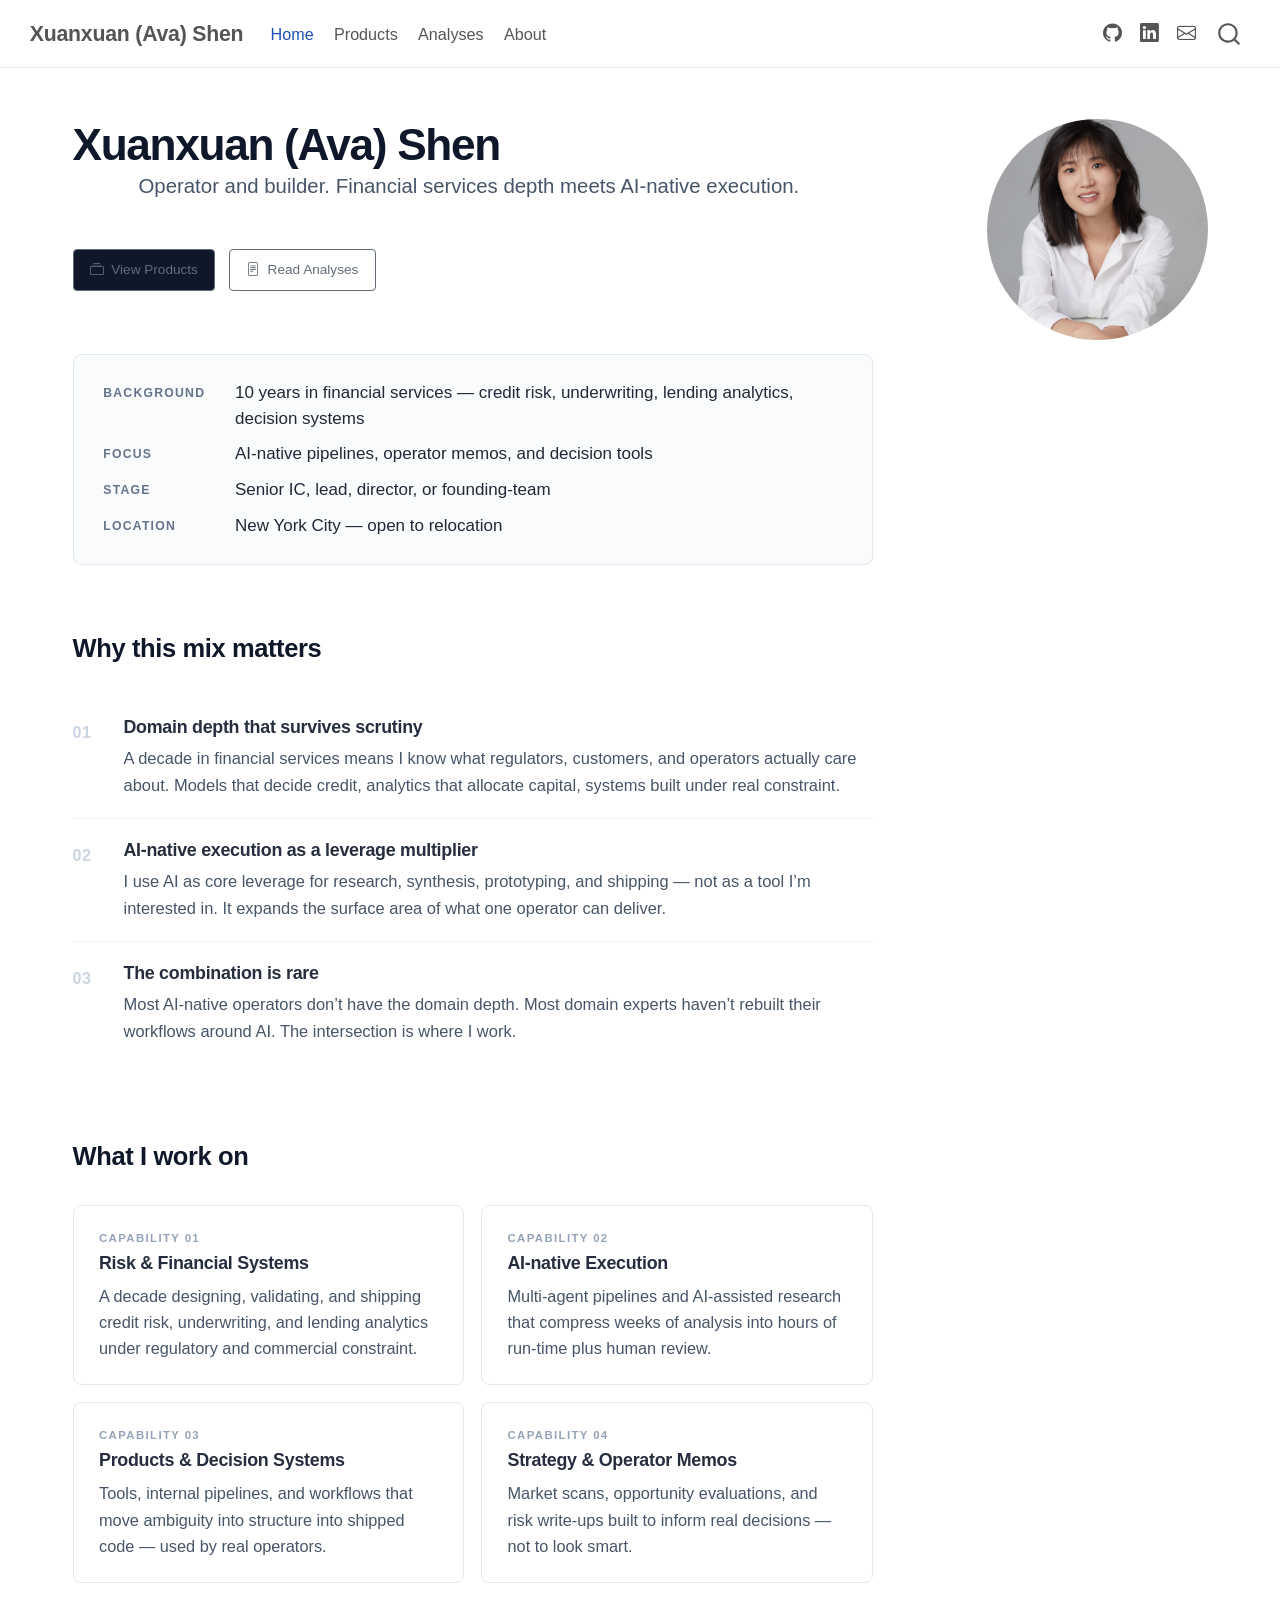
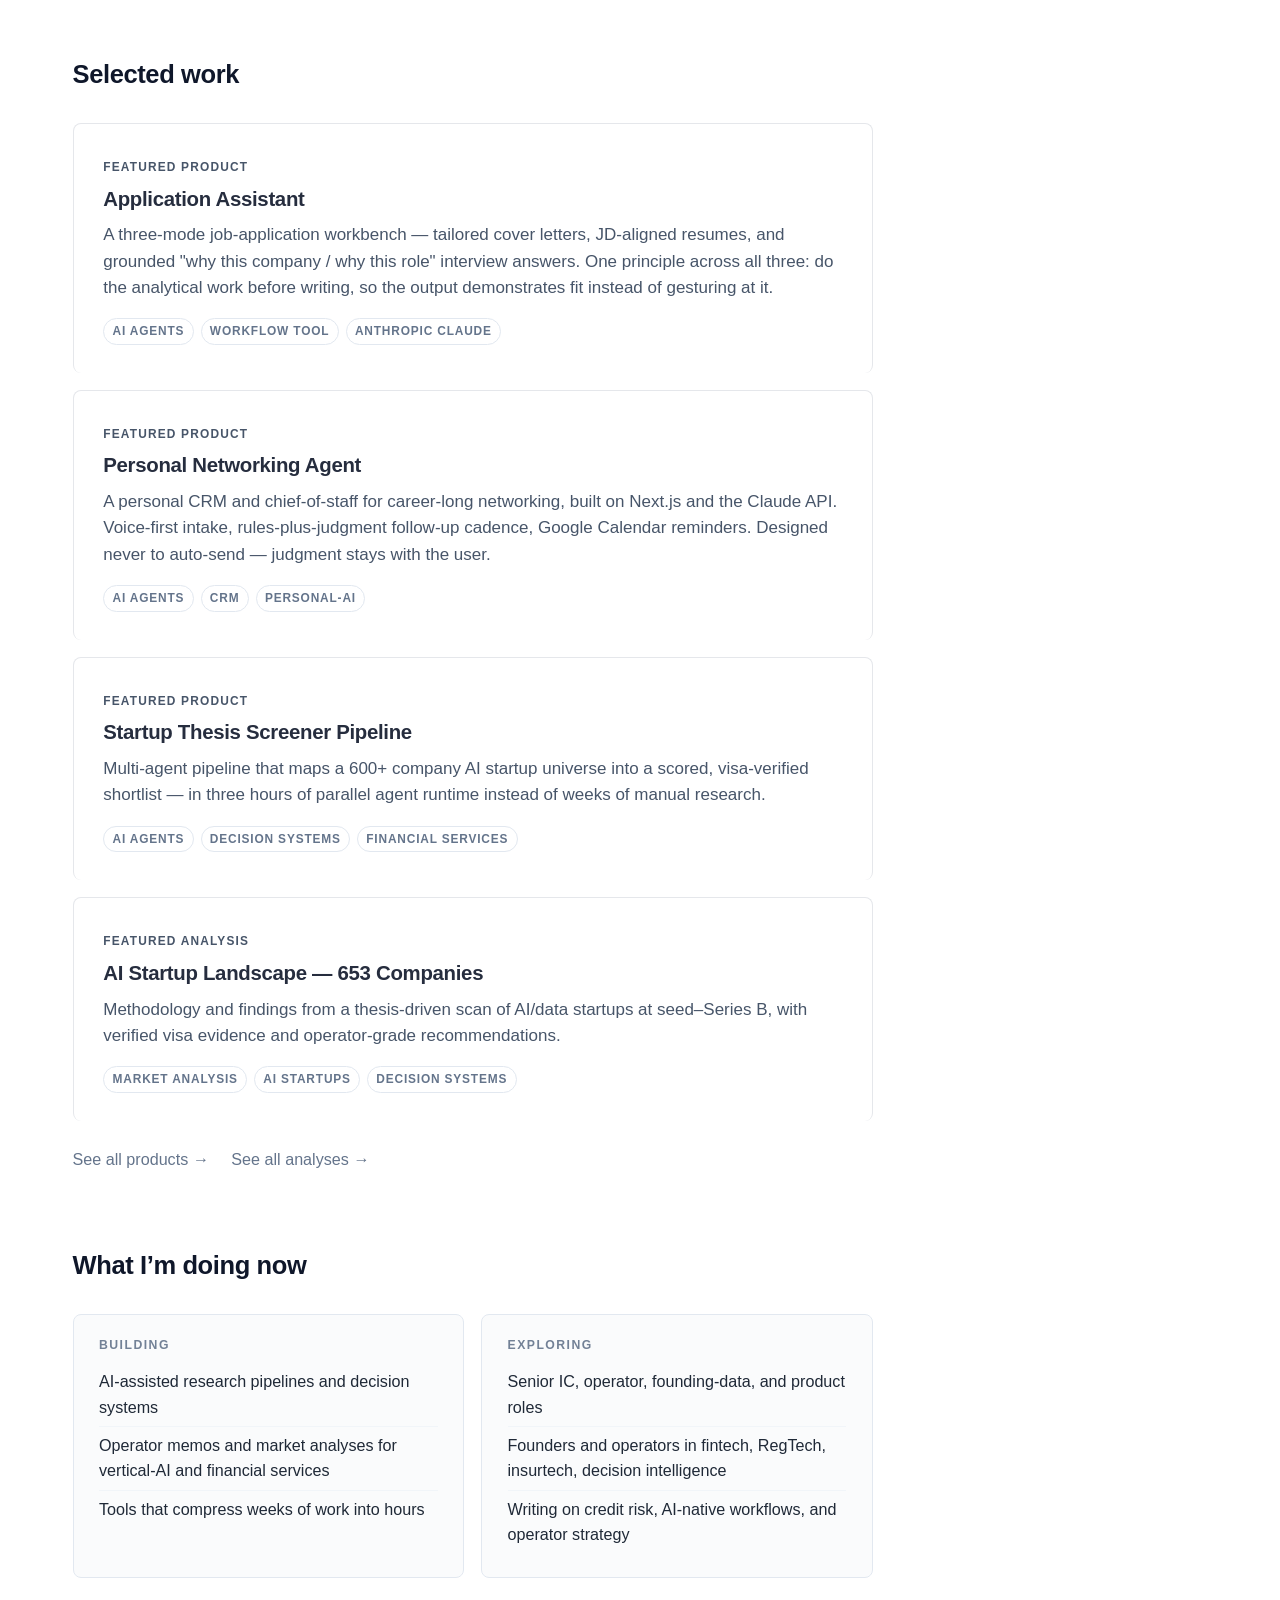
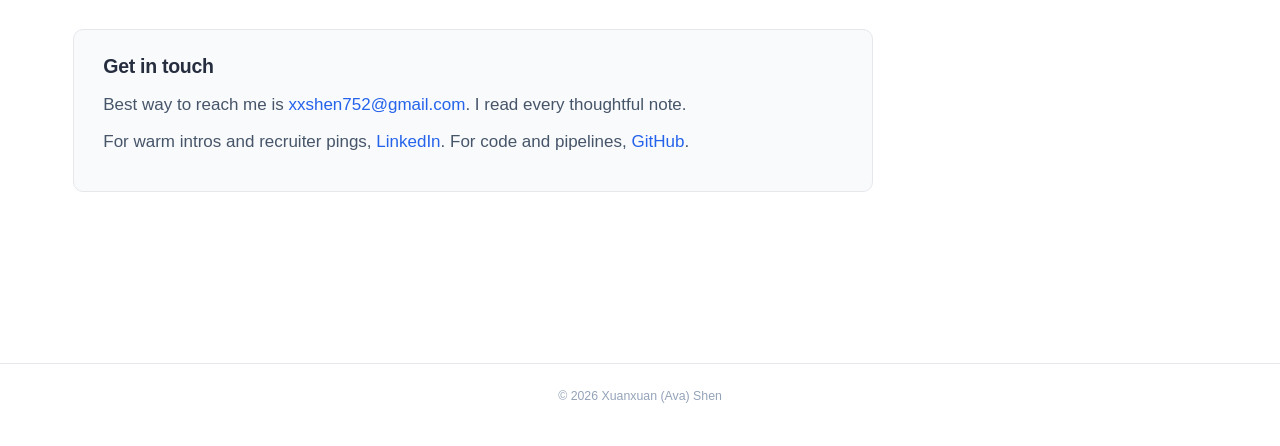
==== commit d4e6760f: "Built site for gh-pages" ====
--- a/index.html
+++ b/index.html
@@ -253,6 +253,12 @@
 <section id="selected-work" class="level2">
 <h2 data-anchor-id="selected-work">Selected work</h2>
 <div class="featured-work-grid">
+<a href="products/application-assistant.html" class="featured-work-card">
+<span class="featured-tag">Featured Product</span>
+<h4>Application Assistant</h4>
+<p>A three-mode job-application workbench — tailored cover letters, JD-aligned resumes, and grounded "why this company / why this role" interview answers. One principle across all three: do the analytical work before writing, so the output demonstrates fit instead of gesturing at it.</p>
+<div class="featured-tags"><span>AI Agents</span><span>Workflow Tool</span><span>Anthropic Claude</span></div>
+</a>
 <a href="products/network-agent.html" class="featured-work-card">
 <span class="featured-tag">Featured Product</span>
 <h4>Personal Networking Agent</h4>
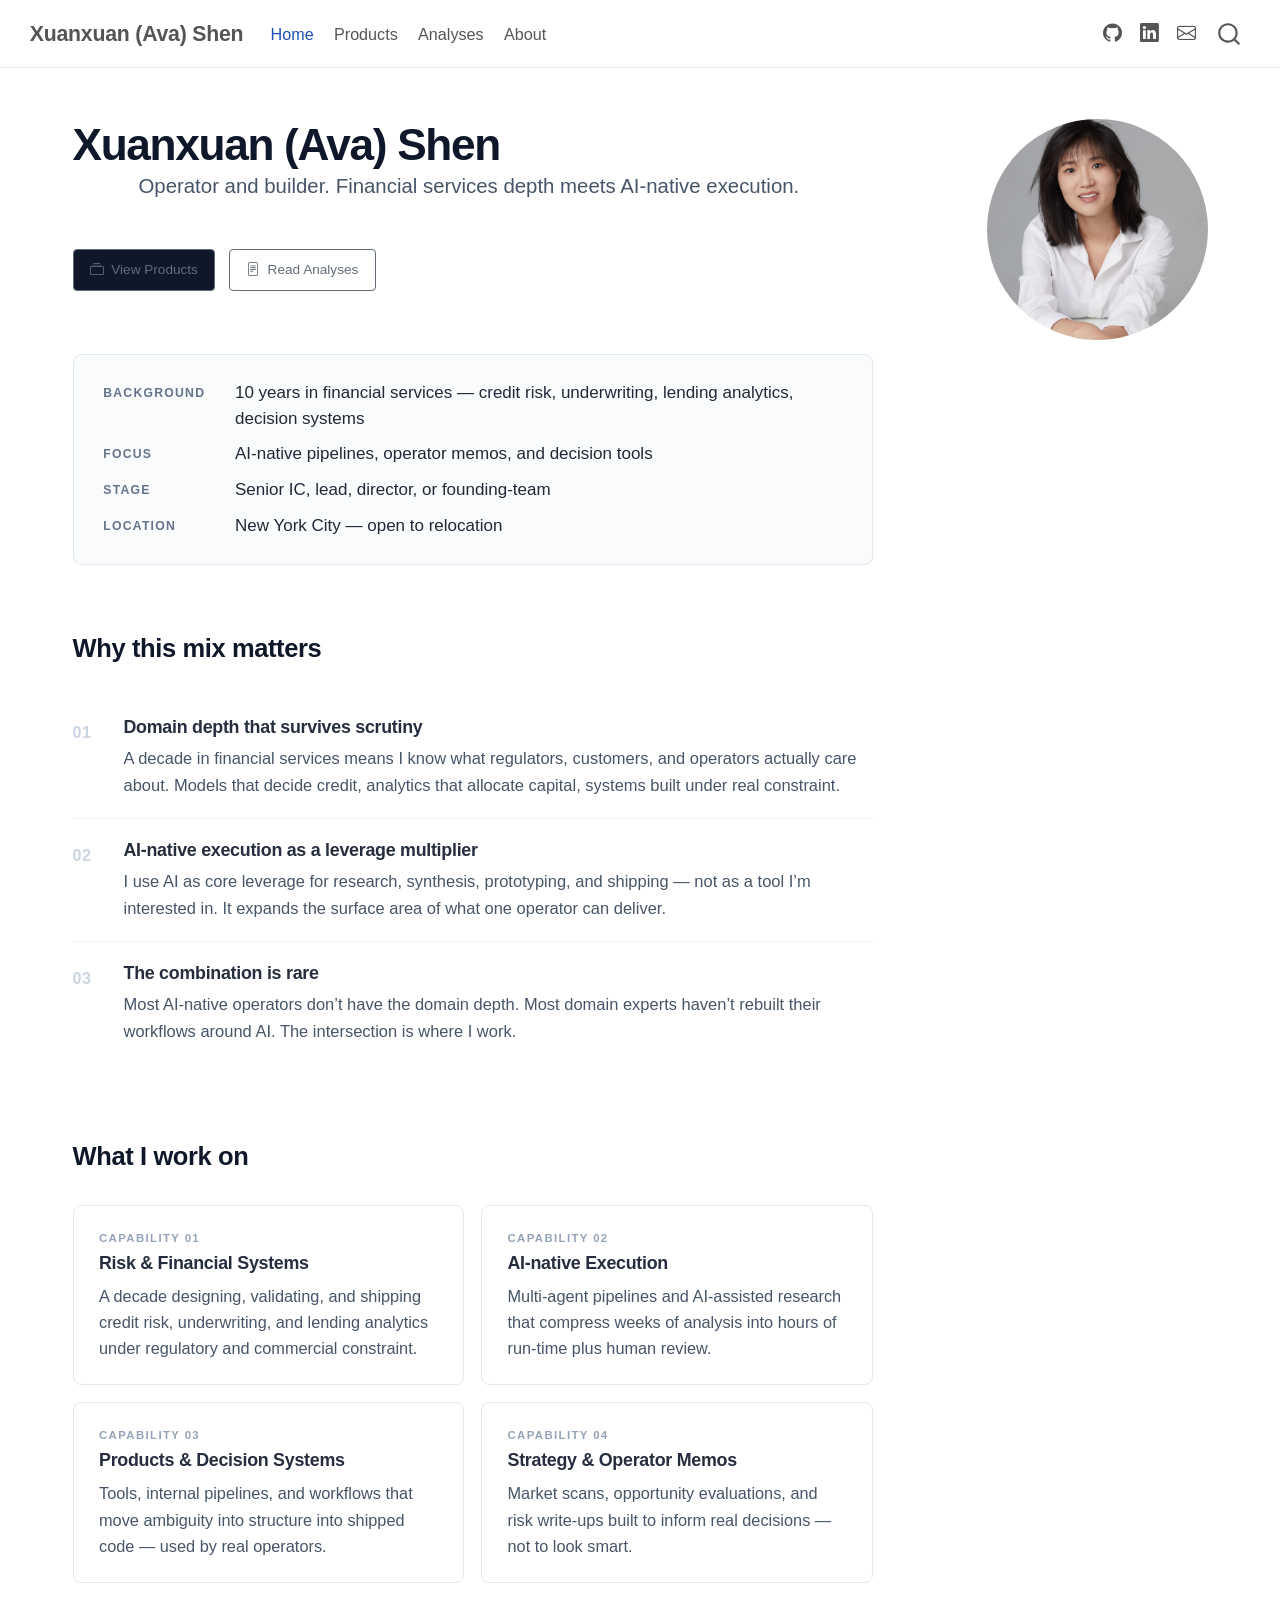
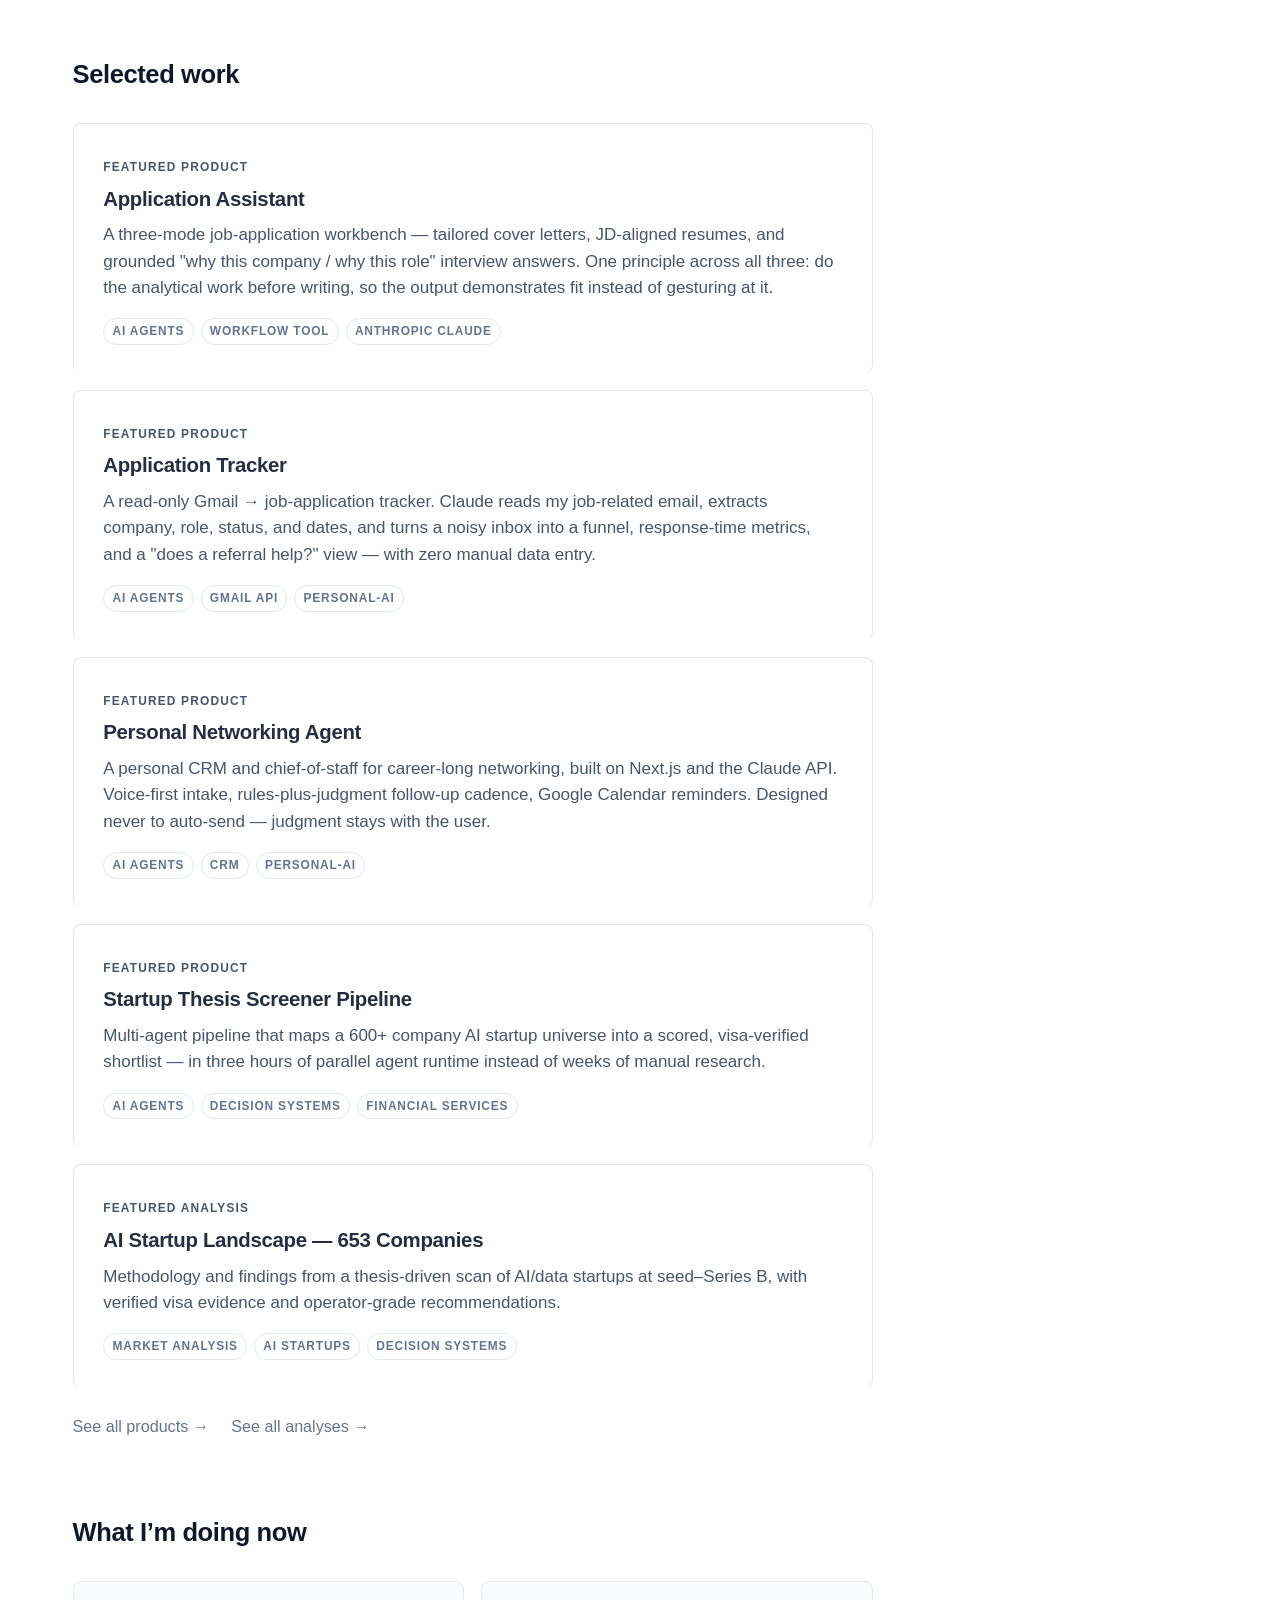
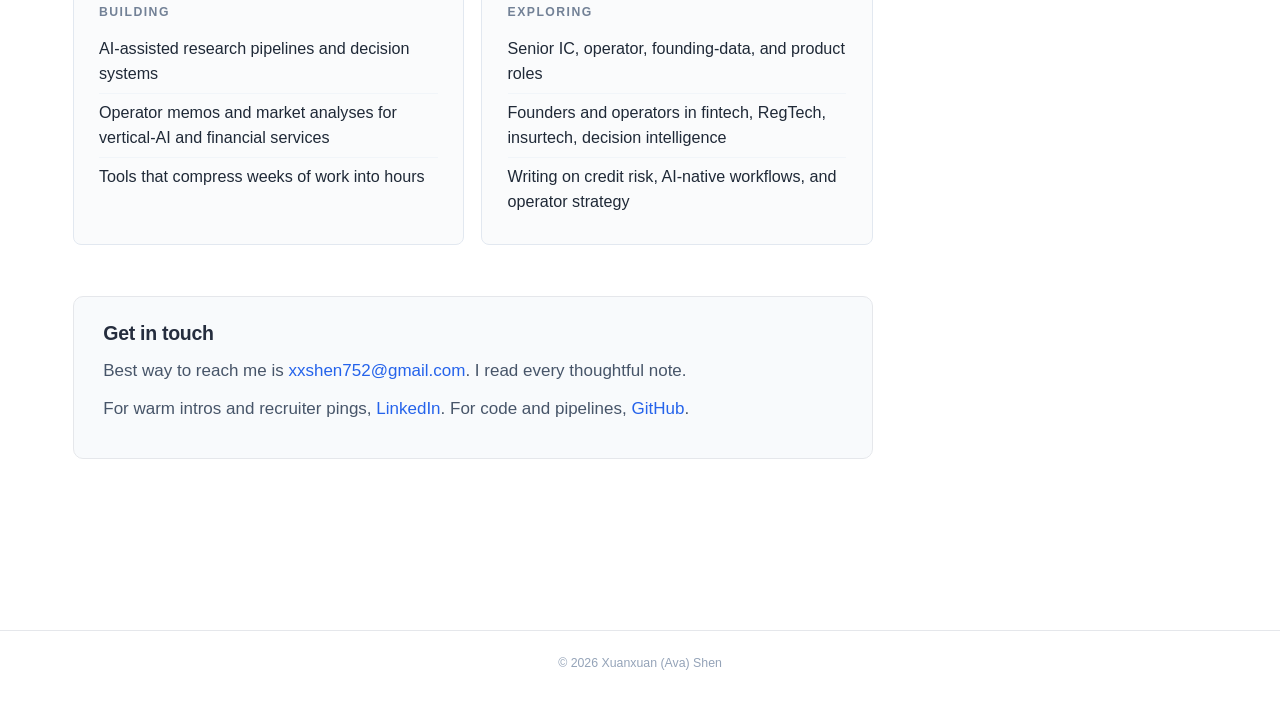
==== commit aece585e: "Built site for gh-pages" ====
--- a/index.html
+++ b/index.html
@@ -259,6 +259,12 @@
 <p>A three-mode job-application workbench — tailored cover letters, JD-aligned resumes, and grounded "why this company / why this role" interview answers. One principle across all three: do the analytical work before writing, so the output demonstrates fit instead of gesturing at it.</p>
 <div class="featured-tags"><span>AI Agents</span><span>Workflow Tool</span><span>Anthropic Claude</span></div>
 </a>
+<a href="products/application-tracker.html" class="featured-work-card">
+<span class="featured-tag">Featured Product</span>
+<h4>Application Tracker</h4>
+<p>A read-only Gmail → job-application tracker. Claude reads my job-related email, extracts company, role, status, and dates, and turns a noisy inbox into a funnel, response-time metrics, and a "does a referral help?" view — with zero manual data entry.</p>
+<div class="featured-tags"><span>AI Agents</span><span>Gmail API</span><span>Personal-AI</span></div>
+</a>
 <a href="products/network-agent.html" class="featured-work-card">
 <span class="featured-tag">Featured Product</span>
 <h4>Personal Networking Agent</h4>
